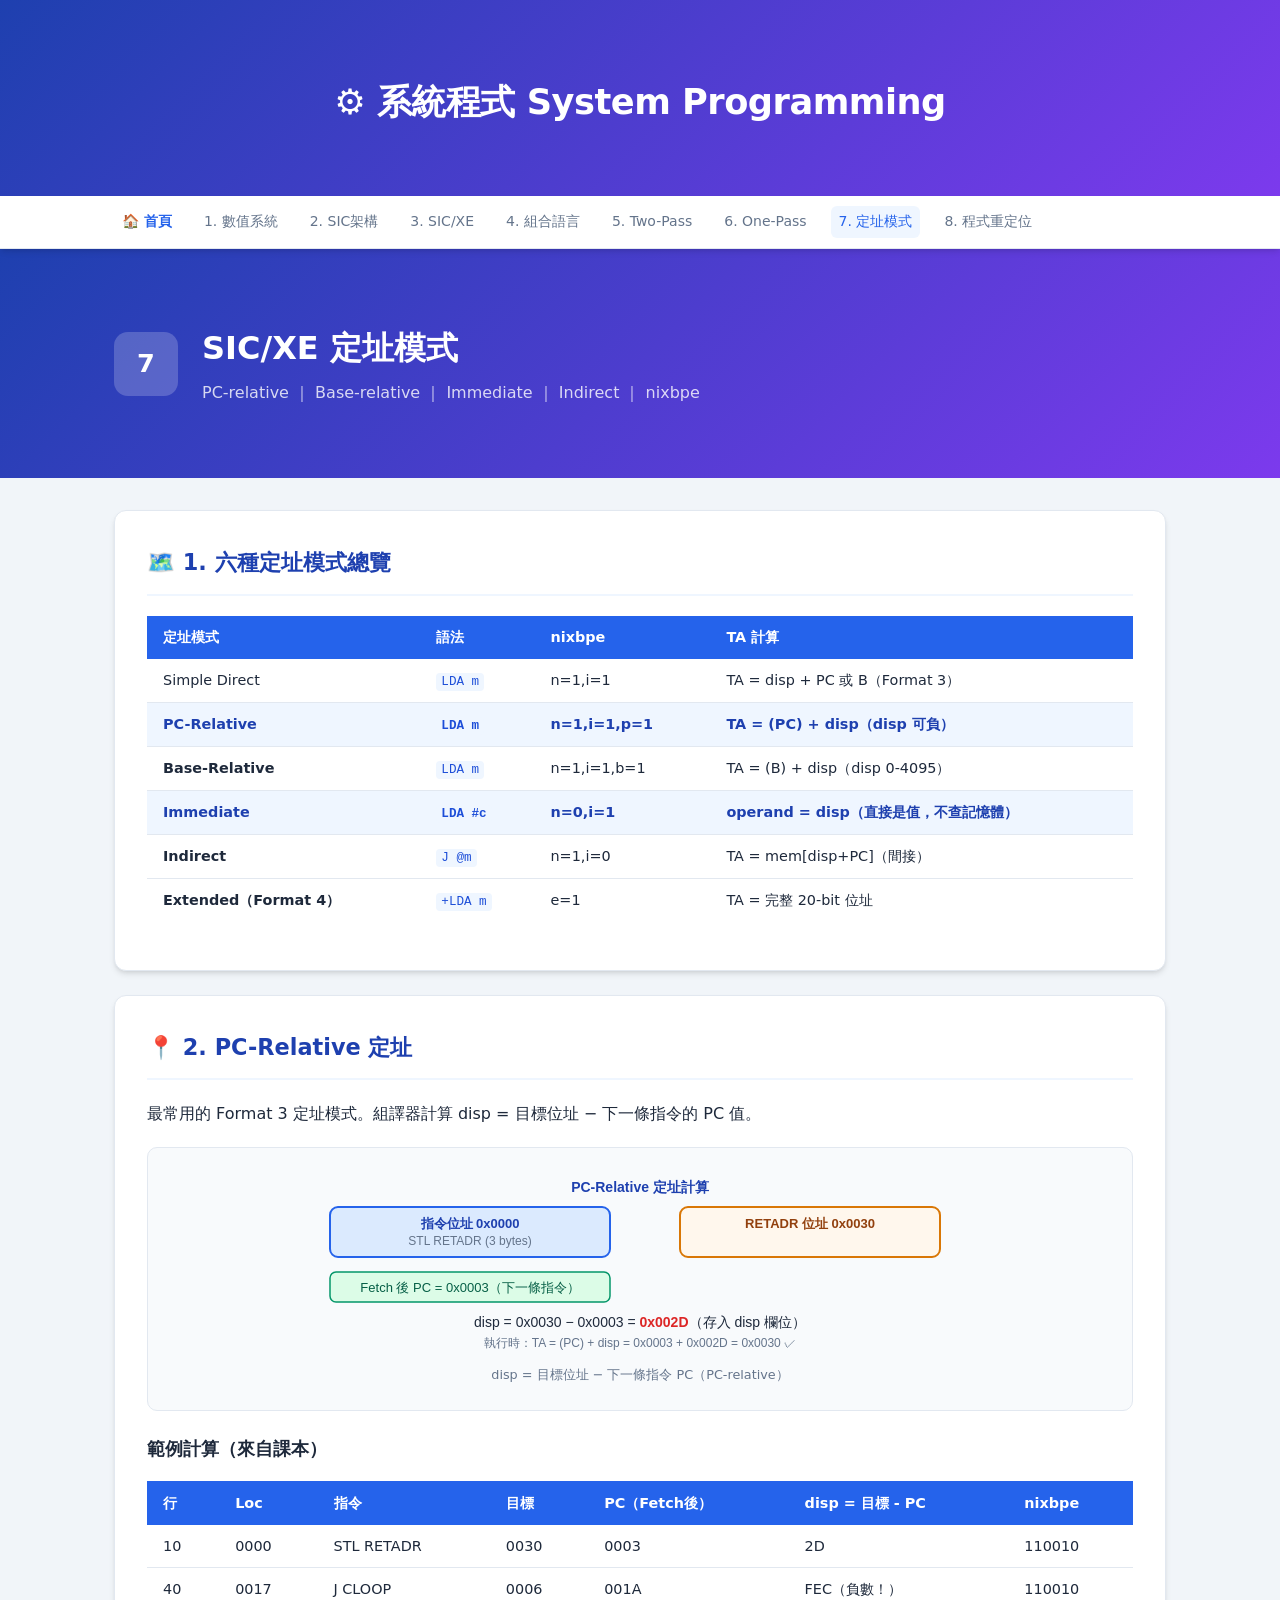
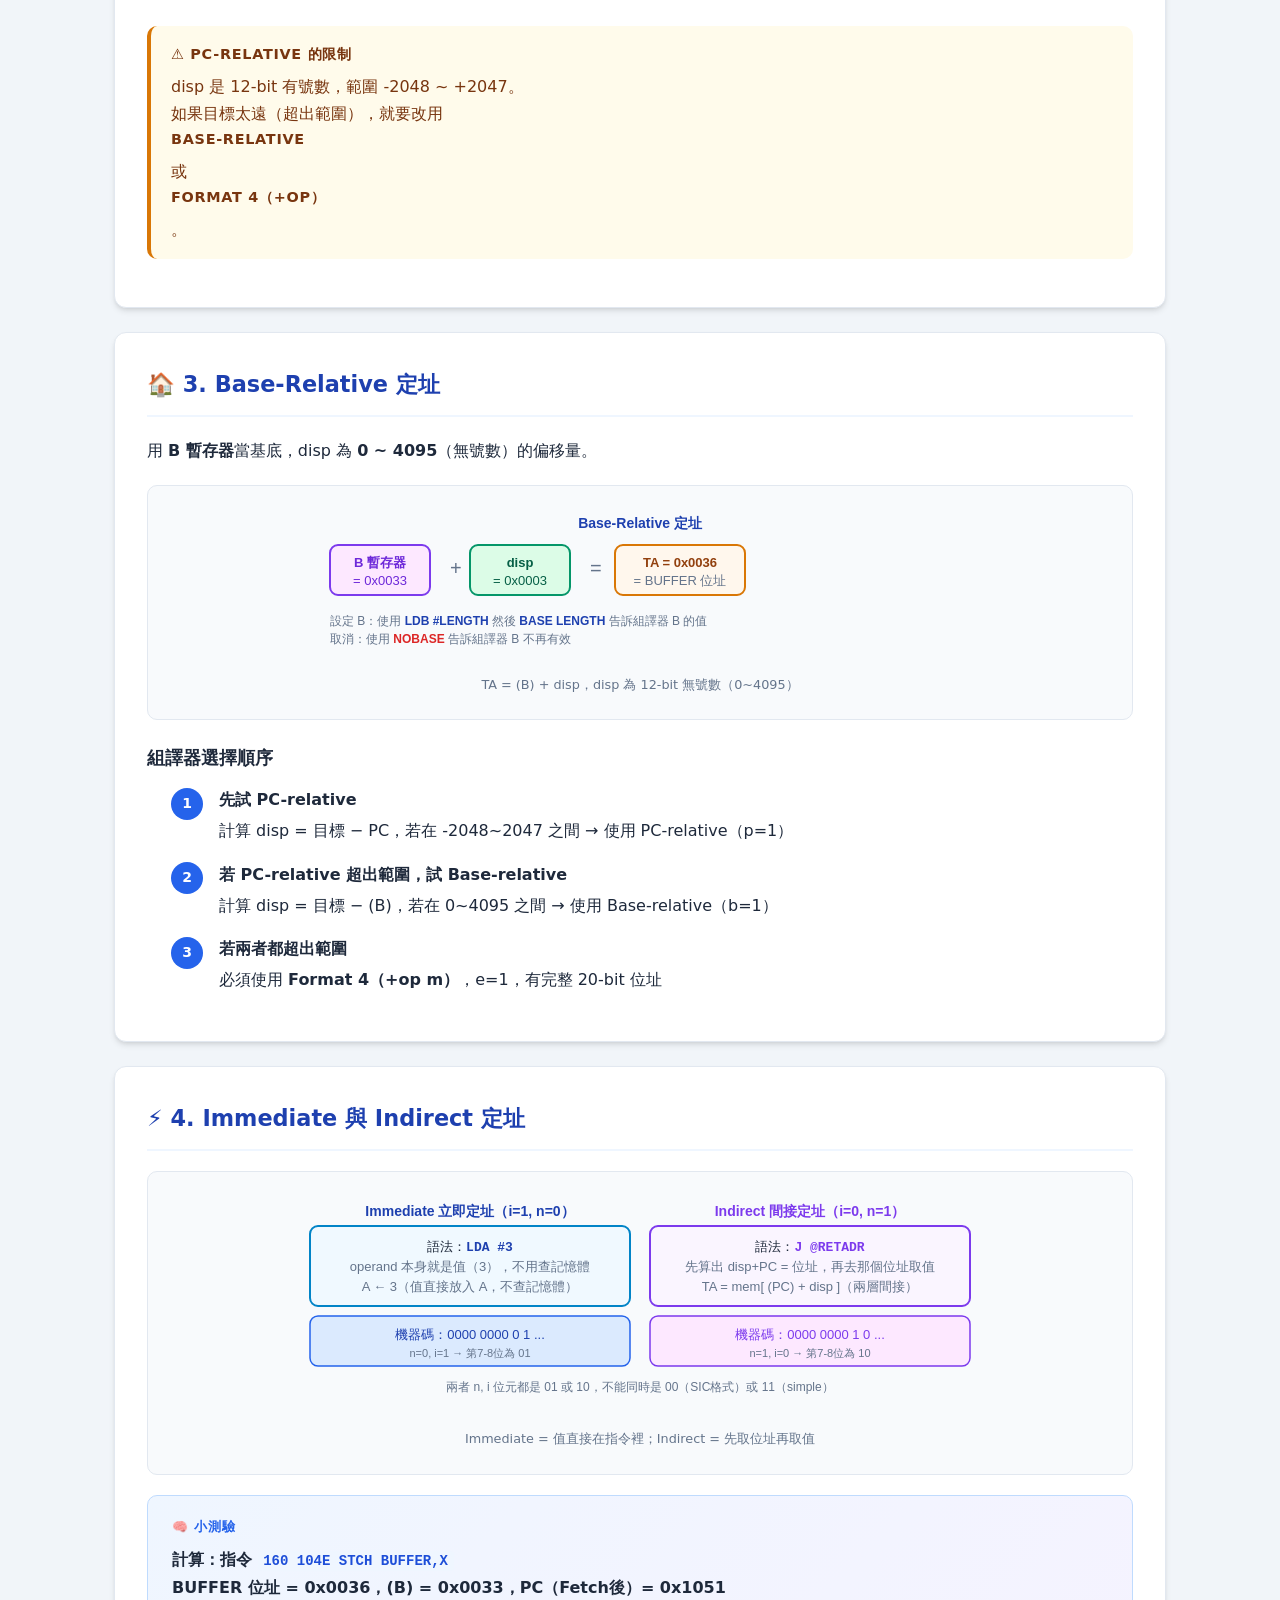
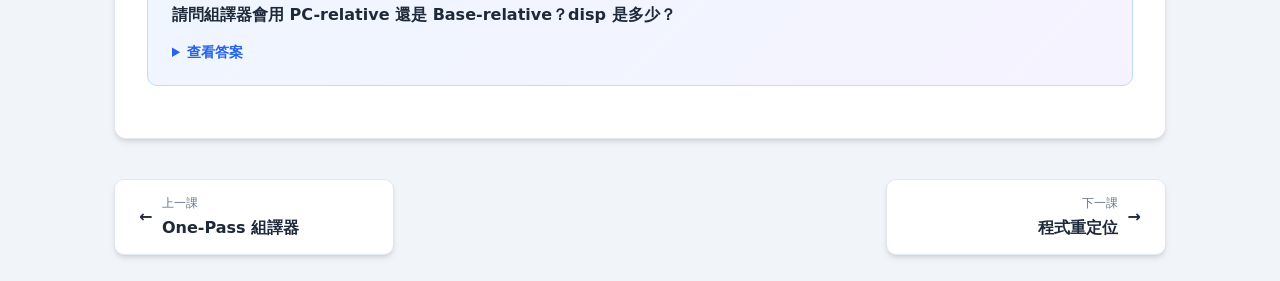
==== lesson7.html @ bd42a36d "Initial commit: 系統程式教學網站（8課 + SVG圖解） Co-Authored-By: Claude Sonnet 4.6 <noreply@anthropic.com>" ====
<!DOCTYPE html>
<html lang="zh-TW">
<head>
<meta charset="UTF-8">
<meta name="viewport" content="width=device-width, initial-scale=1.0">
<title>第7課：SIC/XE 定址模式 | 系統程式</title>
<link rel="stylesheet" href="style.css">
</head>
<body>
<header class="site-header"><div class="container"><h1>⚙️ 系統程式 System Programming</h1></div></header>
<nav class="lesson-nav"><div class="nav-inner">
  <a href="index.html" class="nav-home">🏠 首頁</a>
  <a href="lesson1.html">1. 數值系統</a><a href="lesson2.html">2. SIC架構</a>
  <a href="lesson3.html">3. SIC/XE</a><a href="lesson4.html">4. 組合語言</a>
  <a href="lesson5.html">5. Two-Pass</a><a href="lesson6.html">6. One-Pass</a>
  <a href="lesson7.html" class="active">7. 定址模式</a><a href="lesson8.html">8. 程式重定位</a>
</div></nav>
<div class="lesson-header"><div class="container">
  <div class="lesson-num">7</div>
  <div><h1>SIC/XE 定址模式</h1><div class="lesson-sub">PC-relative ｜ Base-relative ｜ Immediate ｜ Indirect ｜ nixbpe</div></div>
</div></div>

<div class="container">

<div class="section">
  <h2>🗺️ 1. 六種定址模式總覽</h2>
  <div class="table-wrap"><table>
    <tr><th>定址模式</th><th>語法</th><th>nixbpe</th><th>TA 計算</th></tr>
    <tr><td>Simple Direct</td><td><code>LDA m</code></td><td>n=1,i=1</td><td>TA = disp + PC 或 B（Format 3）</td></tr>
    <tr class="highlight-row"><td><strong>PC-Relative</strong></td><td><code>LDA m</code></td><td>n=1,i=1,p=1</td><td>TA = (PC) + disp（disp 可負）</td></tr>
    <tr><td><strong>Base-Relative</strong></td><td><code>LDA m</code></td><td>n=1,i=1,b=1</td><td>TA = (B) + disp（disp 0-4095）</td></tr>
    <tr class="highlight-row"><td><strong>Immediate</strong></td><td><code>LDA #c</code></td><td>n=0,i=1</td><td>operand = disp（直接是值，不查記憶體）</td></tr>
    <tr><td><strong>Indirect</strong></td><td><code>J @m</code></td><td>n=1,i=0</td><td>TA = mem[disp+PC]（間接）</td></tr>
    <tr><td><strong>Extended（Format 4）</strong></td><td><code>+LDA m</code></td><td>e=1</td><td>TA = 完整 20-bit 位址</td></tr>
  </table></div>
</div>

<!-- PC-Relative -->
<div class="section">
  <h2>📍 2. PC-Relative 定址</h2>
  <p>最常用的 Format 3 定址模式。組譯器計算 disp = 目標位址 − 下一條指令的 PC 值。</p>

  <div class="diagram">
    <svg viewBox="0 0 660 180" width="660" height="180" font-family="sans-serif" font-size="13">
      <text x="330" y="20" text-anchor="middle" font-weight="bold" font-size="14" fill="#1e40af">PC-Relative 定址計算</text>
      <!-- Instruction -->
      <rect x="20" y="35" width="280" height="50" rx="8" fill="#dbeafe" stroke="#2563eb" stroke-width="2"/>
      <text x="160" y="56" text-anchor="middle" fill="#1e40af" font-weight="bold">指令位址 0x0000</text>
      <text x="160" y="73" text-anchor="middle" fill="#64748b" font-size="12">STL RETADR  (3 bytes)</text>
      <!-- PC arrow -->
      <rect x="20" y="100" width="280" height="30" rx="6" fill="#dcfce7" stroke="#059669" stroke-width="1.5"/>
      <text x="160" y="120" text-anchor="middle" fill="#065f46">Fetch 後 PC = 0x0003（下一條指令）</text>
      <!-- Target -->
      <rect x="370" y="35" width="260" height="50" rx="8" fill="#fff7ed" stroke="#d97706" stroke-width="2"/>
      <text x="500" y="56" text-anchor="middle" fill="#92400e" font-weight="bold">RETADR 位址 0x0030</text>
      <!-- Equation -->
      <text x="330" y="155" text-anchor="middle" fill="#1e293b" font-size="14">
        disp = 0x0030 − 0x0003 = <tspan font-weight="bold" fill="#dc2626">0x002D</tspan>（存入 disp 欄位）
      </text>
      <text x="330" y="175" text-anchor="middle" fill="#64748b" font-size="12">
        執行時：TA = (PC) + disp = 0x0003 + 0x002D = 0x0030 ✓
      </text>
    </svg>
    <div class="caption">disp = 目標位址 − 下一條指令 PC（PC-relative）</div>
  </div>

  <h3>範例計算（來自課本）</h3>
  <div class="table-wrap"><table>
    <tr><th>行</th><th>Loc</th><th>指令</th><th>目標</th><th>PC（Fetch後）</th><th>disp = 目標 - PC</th><th>nixbpe</th></tr>
    <tr><td>10</td><td>0000</td><td>STL RETADR</td><td>0030</td><td>0003</td><td class="highlight-row">2D</td><td>110010</td></tr>
    <tr><td>40</td><td>0017</td><td>J CLOOP</td><td>0006</td><td>001A</td><td class="highlight-row">FEC（負數！）</td><td>110010</td></tr>
  </table></div>

  <div class="box box-warning">
    <strong>⚠️ PC-Relative 的限制</strong>
    disp 是 12-bit 有號數，範圍 -2048 ~ +2047。<br>
    如果目標太遠（超出範圍），就要改用 <strong>Base-Relative</strong> 或 <strong>Format 4（+op）</strong>。
  </div>
</div>

<!-- Base-Relative -->
<div class="section">
  <h2>🏠 3. Base-Relative 定址</h2>
  <p>用 <strong>B 暫存器</strong>當基底，disp 為 <strong>0 ~ 4095</strong>（無號數）的偏移量。</p>

  <div class="diagram">
    <svg viewBox="0 0 660 152" width="660" height="152" font-family="sans-serif" font-size="13">
      <text x="330" y="18" text-anchor="middle" font-weight="bold" font-size="14" fill="#1e40af">Base-Relative 定址</text>
      <!-- B register -->
      <rect x="20" y="35" width="100" height="50" rx="8" fill="#fde8ff" stroke="#7c3aed" stroke-width="2"/>
      <text x="70" y="57" text-anchor="middle" fill="#6d28d9" font-weight="bold">B 暫存器</text>
      <text x="70" y="75" text-anchor="middle" fill="#6d28d9">= 0x0033</text>
      <!-- Plus -->
      <text x="140" y="65" font-size="20" fill="#64748b">+</text>
      <!-- Disp -->
      <rect x="160" y="35" width="100" height="50" rx="8" fill="#dcfce7" stroke="#059669" stroke-width="2"/>
      <text x="210" y="57" text-anchor="middle" fill="#065f46" font-weight="bold">disp</text>
      <text x="210" y="75" text-anchor="middle" fill="#065f46">= 0x0003</text>
      <!-- Equals -->
      <text x="280" y="65" font-size="20" fill="#64748b">=</text>
      <!-- TA -->
      <rect x="305" y="35" width="130" height="50" rx="8" fill="#fff7ed" stroke="#d97706" stroke-width="2"/>
      <text x="370" y="57" text-anchor="middle" fill="#92400e" font-weight="bold">TA = 0x0036</text>
      <text x="370" y="75" text-anchor="middle" fill="#64748b">= BUFFER 位址</text>
      <!-- Directive note -->
      <text x="20" y="115" fill="#64748b" font-size="12">設定 B：使用 <tspan fill="#1e40af" font-weight="bold">LDB #LENGTH</tspan> 然後 <tspan fill="#1e40af" font-weight="bold">BASE LENGTH</tspan> 告訴組譯器 B 的值</text>
      <text x="20" y="133" fill="#64748b" font-size="12">取消：使用 <tspan fill="#dc2626" font-weight="bold">NOBASE</tspan> 告訴組譯器 B 不再有效</text>
    </svg>
    <div class="caption">TA = (B) + disp，disp 為 12-bit 無號數（0~4095）</div>
  </div>

  <h3>組譯器選擇順序</h3>
  <ol class="steps">
    <li><div class="step-num">1</div><div class="step-body"><div class="step-title">先試 PC-relative</div>計算 disp = 目標 − PC，若在 -2048~2047 之間 → 使用 PC-relative（p=1）</div></li>
    <li><div class="step-num">2</div><div class="step-body"><div class="step-title">若 PC-relative 超出範圍，試 Base-relative</div>計算 disp = 目標 − (B)，若在 0~4095 之間 → 使用 Base-relative（b=1）</div></li>
    <li><div class="step-num">3</div><div class="step-body"><div class="step-title">若兩者都超出範圍</div>必須使用 <strong>Format 4（+op m）</strong>，e=1，有完整 20-bit 位址</div></li>
  </ol>
</div>

<!-- Immediate & Indirect -->
<div class="section">
  <h2>⚡ 4. Immediate 與 Indirect 定址</h2>

  <div class="diagram">
    <svg viewBox="0 0 680 220" width="680" height="220" font-family="sans-serif" font-size="13">
      <!-- Immediate -->
      <text x="170" y="20" text-anchor="middle" font-weight="bold" fill="#1e40af" font-size="14">Immediate 立即定址（i=1, n=0）</text>
      <rect x="10" y="30" width="320" height="80" rx="8" fill="#f0f9ff" stroke="#0284c7" stroke-width="2"/>
      <text x="170" y="55" text-anchor="middle" fill="#1e293b">語法：<tspan font-family="monospace" fill="#1e40af" font-weight="bold">LDA #3</tspan></text>
      <text x="170" y="75" text-anchor="middle" fill="#64748b">operand 本身就是值（3），不用查記憶體</text>
      <text x="170" y="95" text-anchor="middle" fill="#64748b">A ← 3（值直接放入 A，不查記憶體）</text>
      <rect x="10" y="120" width="320" height="50" rx="8" fill="#dbeafe" stroke="#2563eb" stroke-width="1.5"/>
      <text x="170" y="143" text-anchor="middle" fill="#1e40af">機器碼：0000 0000 0 1 ...</text>
      <text x="170" y="161" text-anchor="middle" fill="#64748b" font-size="11">n=0, i=1 → 第7-8位為 01</text>

      <!-- Indirect -->
      <text x="510" y="20" text-anchor="middle" font-weight="bold" fill="#7c3aed" font-size="14">Indirect 間接定址（i=0, n=1）</text>
      <rect x="350" y="30" width="320" height="80" rx="8" fill="#faf5ff" stroke="#7c3aed" stroke-width="2"/>
      <text x="510" y="55" text-anchor="middle" fill="#1e293b">語法：<tspan font-family="monospace" fill="#7c3aed" font-weight="bold">J @RETADR</tspan></text>
      <text x="510" y="75" text-anchor="middle" fill="#64748b">先算出 disp+PC = 位址，再去那個位址取值</text>
      <text x="510" y="95" text-anchor="middle" fill="#64748b">TA = mem[ (PC) + disp ]（兩層間接）</text>
      <rect x="350" y="120" width="320" height="50" rx="8" fill="#fde8ff" stroke="#7c3aed" stroke-width="1.5"/>
      <text x="510" y="143" text-anchor="middle" fill="#7c3aed">機器碼：0000 0000 1 0 ...</text>
      <text x="510" y="161" text-anchor="middle" fill="#64748b" font-size="11">n=1, i=0 → 第7-8位為 10</text>

      <!-- Comparison table title -->
      <text x="340" y="195" text-anchor="middle" fill="#64748b" font-size="12">兩者 n, i 位元都是 01 或 10，不能同時是 00（SIC格式）或 11（simple）</text>
    </svg>
    <div class="caption">Immediate = 值直接在指令裡；Indirect = 先取位址再取值</div>
  </div>

  <div class="quiz">
    <div class="quiz-label">🧠 小測驗</div>
    <div class="quiz-q">
      計算：指令 <code>160 104E STCH BUFFER,X</code><br>
      BUFFER 位址 = 0x0036，(B) = 0x0033，PC（Fetch後）= 0x1051<br>
      請問組譯器會用 PC-relative 還是 Base-relative？disp 是多少？
    </div>
    <details><summary>查看答案</summary>
      <div class="answer">
        試 PC-relative：disp = 0x0036 − 0x1051 = 負的大數，超出 -2048 範圍 ❌<br>
        試 Base-relative：disp = 0x0036 − 0x0033 = <strong>3</strong>（在 0~4095 內）✅<br>
        → 使用 <strong>Base-relative</strong>，b=1，disp = 0x003，nixbpe = <strong>110100</strong>（含 x=1 因為有 ,X）
      </div>
    </details>
  </div>
</div>

<div class="lesson-nav-bottom">
  <a href="lesson6.html" class="nav-btn"><span>←</span><div><span class="nav-label">上一課</span>One-Pass 組譯器</div></a>
  <a href="lesson8.html" class="nav-btn next"><span>→</span><div><span class="nav-label">下一課</span>程式重定位</div></a>
</div>
</div>
</body>
</html>
---- style.css ----
:root {
  --primary: #2563eb;
  --primary-dark: #1e40af;
  --secondary: #7c3aed;
  --accent: #06b6d4;
  --success: #059669;
  --warning: #d97706;
  --danger: #dc2626;
  --bg: #f1f5f9;
  --card: #ffffff;
  --text: #1e293b;
  --text-muted: #64748b;
  --border: #e2e8f0;
  --code-bg: #1e293b;
  --code-text: #e2e8f0;
  --radius: 12px;
  --shadow: 0 4px 6px -1px rgba(0,0,0,.1), 0 2px 4px -2px rgba(0,0,0,.1);
  --shadow-lg: 0 10px 15px -3px rgba(0,0,0,.1), 0 4px 6px -4px rgba(0,0,0,.1);
}

* { box-sizing: border-box; margin: 0; padding: 0; }

body {
  font-family: 'Segoe UI', 'Noto Sans TC', system-ui, sans-serif;
  background: var(--bg);
  color: var(--text);
  line-height: 1.7;
  font-size: 16px;
}

a { color: var(--primary); text-decoration: none; }
a:hover { text-decoration: underline; }

/* ── SITE HEADER ─────────────────────────────────────────── */
.site-header {
  background: linear-gradient(135deg, #1e40af 0%, #7c3aed 100%);
  color: white;
  padding: 2.5rem 0 2rem;
  text-align: center;
  box-shadow: var(--shadow-lg);
}
.site-header h1 { font-size: 2.2rem; font-weight: 800; letter-spacing: -0.5px; }
.site-header .subtitle { opacity: .8; margin-top: .4rem; font-size: 1rem; }

/* ── LESSON NAV ──────────────────────────────────────────── */
.lesson-nav {
  background: white;
  border-bottom: 1px solid var(--border);
  position: sticky;
  top: 0;
  z-index: 100;
  box-shadow: var(--shadow);
}
.lesson-nav .nav-inner {
  max-width: 1100px;
  margin: 0 auto;
  padding: 0 1.5rem;
  display: flex;
  align-items: center;
  gap: 1rem;
  height: 52px;
  overflow-x: auto;
  white-space: nowrap;
}
.lesson-nav a {
  color: var(--text-muted);
  font-size: .875rem;
  font-weight: 500;
  padding: .25rem .5rem;
  border-radius: 6px;
  transition: all .2s;
  flex-shrink: 0;
}
.lesson-nav a:hover, .lesson-nav a.active {
  color: var(--primary);
  background: #eff6ff;
  text-decoration: none;
}
.nav-home { font-weight: 700 !important; color: var(--primary) !important; }

/* ── CONTAINER ───────────────────────────────────────────── */
.container { max-width: 1100px; margin: 0 auto; padding: 2rem 1.5rem; }

/* ── INDEX GRID ──────────────────────────────────────────── */
.lessons-grid {
  display: grid;
  grid-template-columns: repeat(auto-fill, minmax(300px, 1fr));
  gap: 1.5rem;
  margin-top: 2rem;
}
.lesson-card {
  background: var(--card);
  border-radius: var(--radius);
  box-shadow: var(--shadow);
  padding: 1.75rem;
  transition: transform .2s, box-shadow .2s;
  border: 1px solid var(--border);
  display: flex;
  flex-direction: column;
}
.lesson-card:hover {
  transform: translateY(-3px);
  box-shadow: var(--shadow-lg);
  text-decoration: none;
}
.lesson-card .card-num {
  width: 44px; height: 44px;
  border-radius: 10px;
  display: flex; align-items: center; justify-content: center;
  font-weight: 800; font-size: 1.1rem; color: white;
  margin-bottom: 1rem;
  flex-shrink: 0;
}
.lesson-card .card-title { font-size: 1.15rem; font-weight: 700; color: var(--text); margin-bottom: .5rem; }
.lesson-card .card-desc { color: var(--text-muted); font-size: .875rem; line-height: 1.6; flex: 1; }
.lesson-card .card-tags { margin-top: 1rem; display: flex; flex-wrap: wrap; gap: .4rem; }
.tag {
  background: #eff6ff; color: var(--primary);
  font-size: .75rem; padding: .2rem .6rem;
  border-radius: 999px; font-weight: 500;
}

/* ── LESSON PAGE ─────────────────────────────────────────── */
.lesson-header {
  background: linear-gradient(135deg, #1e40af 0%, #7c3aed 100%);
  color: white; padding: 2.5rem 0;
}
.lesson-header .container { display: flex; align-items: center; gap: 1.5rem; }
.lesson-header .lesson-num {
  width: 64px; height: 64px;
  background: rgba(255,255,255,.2);
  border-radius: 14px;
  display: flex; align-items: center; justify-content: center;
  font-size: 1.6rem; font-weight: 800;
  flex-shrink: 0;
}
.lesson-header h1 { font-size: 2rem; font-weight: 800; }
.lesson-header .lesson-sub { opacity: .8; margin-top: .25rem; }

/* ── SECTION / CARD ──────────────────────────────────────── */
.section { background: white; border-radius: var(--radius); box-shadow: var(--shadow); padding: 2rem; margin-bottom: 1.5rem; border: 1px solid var(--border); }
.section h2 { font-size: 1.4rem; font-weight: 700; color: var(--primary-dark); margin-bottom: 1.25rem; padding-bottom: .75rem; border-bottom: 2px solid #eff6ff; display: flex; align-items: center; gap: .5rem; }
.section h3 { font-size: 1.1rem; font-weight: 700; color: var(--text); margin: 1.5rem 0 .75rem; }
.section p { margin-bottom: .75rem; }
.section ul, .section ol { padding-left: 1.5rem; margin-bottom: .75rem; }
.section li { margin-bottom: .35rem; }

/* ── TABLE ───────────────────────────────────────────────── */
.table-wrap { overflow-x: auto; margin: 1rem 0; }
table { width: 100%; border-collapse: collapse; font-size: .9rem; }
th { background: var(--primary); color: white; padding: .6rem 1rem; text-align: left; font-weight: 600; }
td { padding: .55rem 1rem; border-bottom: 1px solid var(--border); }
tr:last-child td { border-bottom: none; }
tr:hover td { background: #f8fafc; }
.highlight-row td { background: #eff6ff; font-weight: 600; color: var(--primary-dark); }

/* ── CODE ────────────────────────────────────────────────── */
pre {
  background: var(--code-bg);
  color: var(--code-text);
  padding: 1.25rem 1.5rem;
  border-radius: 10px;
  overflow-x: auto;
  font-family: 'Cascadia Code', 'Fira Code', 'Consolas', monospace;
  font-size: .875rem;
  line-height: 1.6;
  margin: 1rem 0;
}
code {
  font-family: 'Cascadia Code', 'Fira Code', 'Consolas', monospace;
  font-size: .875em;
  background: #eff6ff;
  color: #1d4ed8;
  padding: .15em .4em;
  border-radius: 4px;
}
pre code { background: none; color: inherit; padding: 0; font-size: inherit; }
.kw { color: #93c5fd; }
.cm { color: #6b7280; font-style: italic; }
.str { color: #86efac; }
.num { color: #fbbf24; }
.lbl { color: #f9a8d4; }
.op { color: #a78bfa; }

/* ── INFO BOXES ──────────────────────────────────────────── */
.box { padding: 1rem 1.25rem; border-radius: 10px; margin: 1rem 0; border-left: 4px solid; }
.box-info { background: #eff6ff; border-color: var(--primary); color: #1e3a8a; }
.box-tip { background: #f0fdf4; border-color: var(--success); color: #14532d; }
.box-warning { background: #fffbeb; border-color: var(--warning); color: #78350f; }
.box-danger { background: #fef2f2; border-color: var(--danger); color: #7f1d1d; }
.box strong { display: block; margin-bottom: .4rem; font-size: .9rem; text-transform: uppercase; letter-spacing: .05em; }

/* ── DIAGRAM WRAPPER ─────────────────────────────────────── */
.diagram { background: #f8fafc; border: 1px solid var(--border); border-radius: 10px; padding: 1.5rem; margin: 1.25rem 0; display: flex; flex-direction: column; align-items: center; }
.diagram svg { max-width: 100%; height: auto; }
.diagram .caption { margin-top: .75rem; font-size: .8rem; color: var(--text-muted); text-align: center; }

/* ── STEP LIST ───────────────────────────────────────────── */
.steps { list-style: none; padding: 0; }
.steps li { display: flex; gap: 1rem; margin-bottom: 1rem; align-items: flex-start; }
.steps .step-num {
  width: 32px; height: 32px;
  background: var(--primary); color: white;
  border-radius: 50%; display: flex; align-items: center; justify-content: center;
  font-weight: 700; font-size: .875rem; flex-shrink: 0; margin-top: .1rem;
}
.steps .step-body { flex: 1; }
.steps .step-title { font-weight: 700; margin-bottom: .25rem; }

/* ── QUIZ ────────────────────────────────────────────────── */
.quiz { background: linear-gradient(135deg, #eff6ff, #f5f3ff); border: 1px solid #bfdbfe; border-radius: 10px; padding: 1.25rem 1.5rem; margin: 1.25rem 0; }
.quiz .quiz-label { font-size: .8rem; font-weight: 700; color: var(--primary); text-transform: uppercase; letter-spacing: .06em; margin-bottom: .5rem; }
.quiz .quiz-q { font-weight: 600; font-size: 1rem; margin-bottom: .75rem; }
.quiz details summary { cursor: pointer; color: var(--primary); font-weight: 600; font-size: .9rem; }
.quiz details[open] .answer { margin-top: .75rem; background: white; padding: .75rem 1rem; border-radius: 8px; border: 1px solid var(--border); }

/* ── LESSON NAV BOTTOM ───────────────────────────────────── */
.lesson-nav-bottom { display: flex; justify-content: space-between; margin-top: 2.5rem; gap: 1rem; }
.nav-btn {
  background: white; border: 1px solid var(--border); border-radius: 10px;
  padding: .85rem 1.5rem; display: flex; align-items: center; gap: .6rem;
  color: var(--text); font-weight: 600; transition: all .2s; box-shadow: var(--shadow);
  flex: 1; max-width: 280px;
}
.nav-btn:hover { background: #eff6ff; border-color: var(--primary); color: var(--primary); text-decoration: none; }
.nav-btn.next { margin-left: auto; text-align: right; flex-direction: row-reverse; }
.nav-btn .nav-label { font-size: .75rem; color: var(--text-muted); font-weight: 400; display: block; }
.nav-btn:hover .nav-label { color: var(--primary); }

/* ── RESPONSIVE ──────────────────────────────────────────── */
@media (max-width: 640px) {
  .site-header h1 { font-size: 1.6rem; }
  .lesson-header h1 { font-size: 1.5rem; }
  .lessons-grid { grid-template-columns: 1fr; }
  .lesson-header .container { flex-direction: column; text-align: center; }
  .lesson-nav-bottom { flex-direction: column; }
  .nav-btn.next { margin-left: 0; }
}

/* ── INTRO HERO ──────────────────────────────────────────── */
.hero { background: white; border-radius: var(--radius); box-shadow: var(--shadow); padding: 2rem; margin-bottom: 2rem; border: 1px solid var(--border); display: flex; align-items: center; gap: 2rem; }
.hero-icon { font-size: 4rem; flex-shrink: 0; }
.hero h2 { font-size: 1.5rem; font-weight: 700; color: var(--primary-dark); margin-bottom: .5rem; }
.hero p { color: var(--text-muted); }

.section-title { font-size: 1.1rem; font-weight: 700; color: var(--text-muted); text-transform: uppercase; letter-spacing: .08em; margin-bottom: 1rem; }

/* ── CLASSROOM PRACTICE ──────────────────────────────────── */
.practice-section { border-top: 4px solid #059669; }
.practice-section h2 { color: #065f46; border-bottom-color: #d1fae5; }
.practice-badge {
  background: #059669; color: white;
  font-size: .72rem; font-weight: 700; padding: .2rem .65rem;
  border-radius: 999px; text-transform: uppercase;
  letter-spacing: .05em; margin-left: .5rem; vertical-align: middle;
}
.practice {
  background: #f0fdf4; border: 1px solid #a7f3d0;
  border-radius: 10px; padding: 1.25rem 1.5rem; margin: .85rem 0;
}
.practice .p-num {
  font-size: .78rem; font-weight: 700; color: #059669;
  text-transform: uppercase; letter-spacing: .05em; margin-bottom: .35rem;
}
.practice .p-q { font-weight: 600; margin-bottom: .5rem; line-height: 1.7; }
.practice .p-hint { font-size: .85rem; color: var(--text-muted); margin-bottom: .6rem; font-style: italic; }
.practice details summary {
  cursor: pointer; color: #059669; font-weight: 600;
  font-size: .9rem; user-select: none;
}
.practice details summary:hover { color: #065f46; }
.practice details[open] .answer {
  margin-top: .75rem; background: white;
  padding: .85rem 1.1rem; border-radius: 8px;
  border: 1px solid #a7f3d0; font-size: .9rem; line-height: 1.75;
}
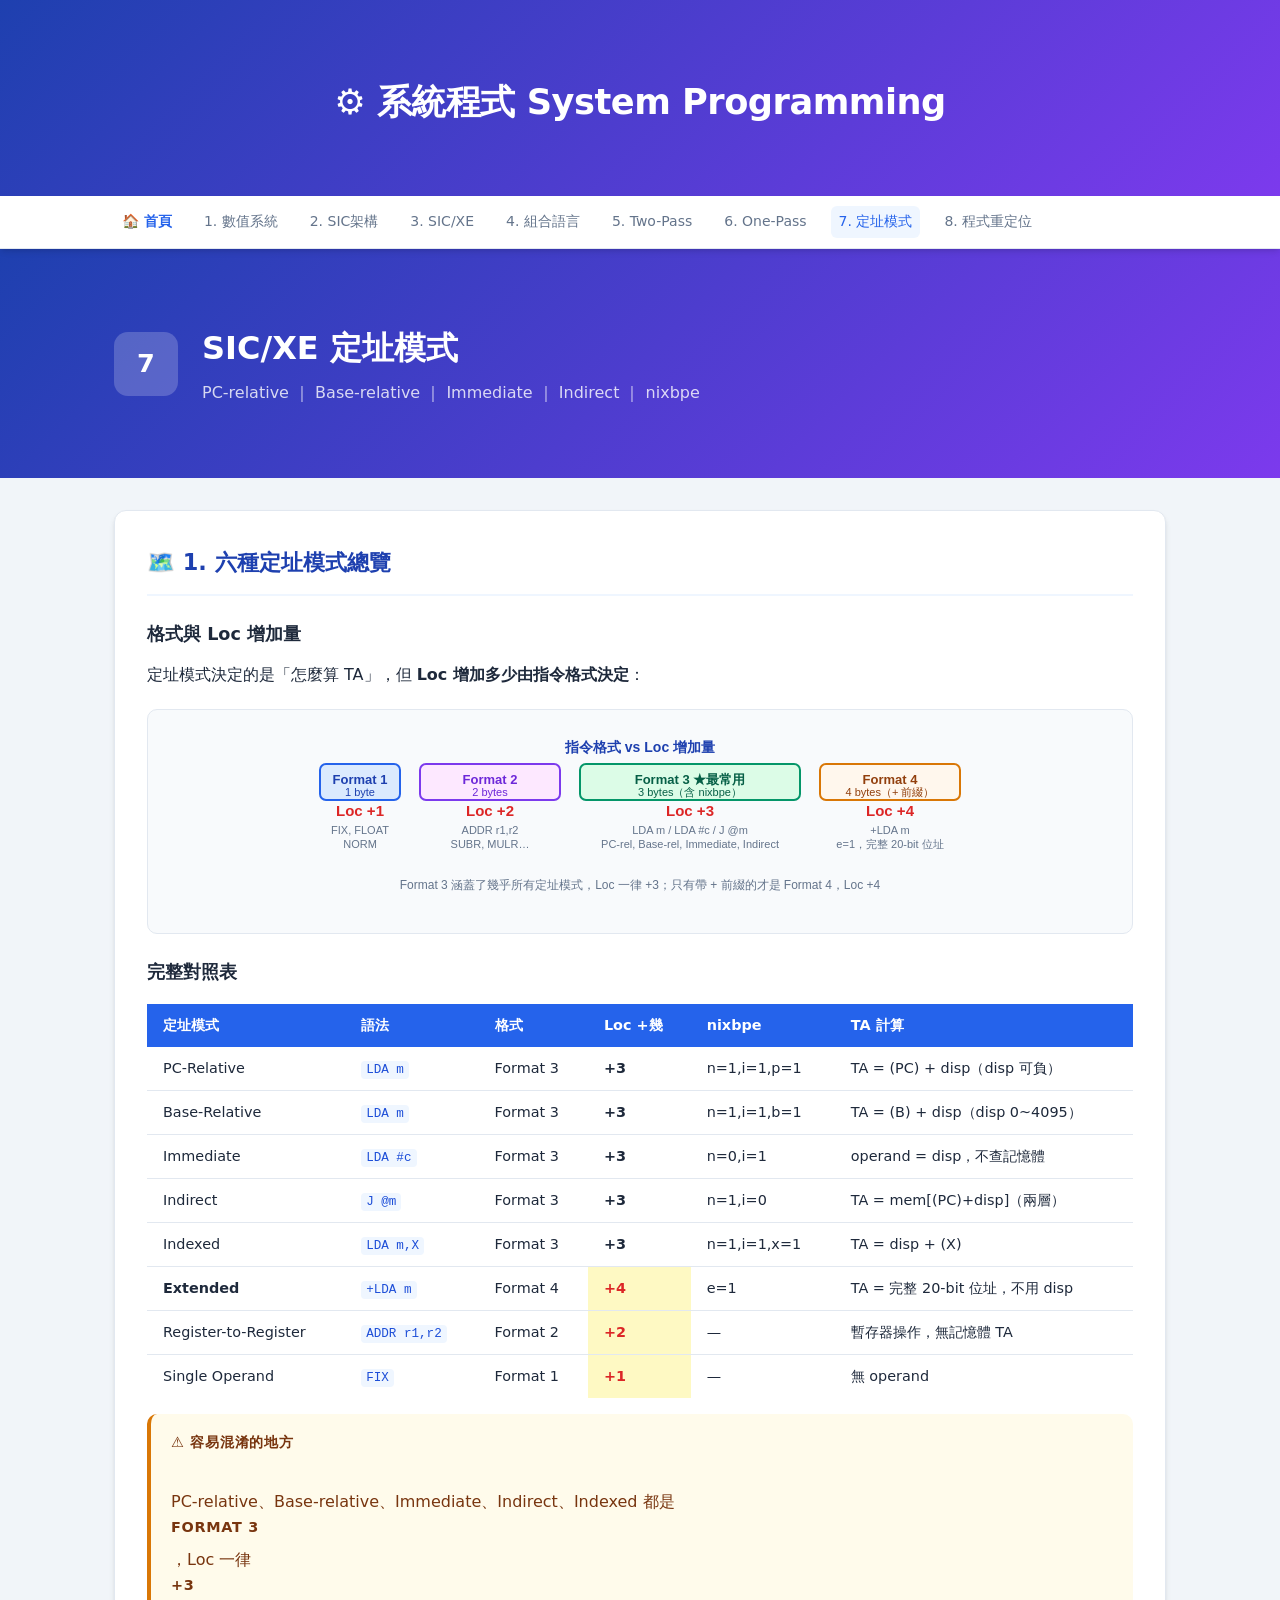
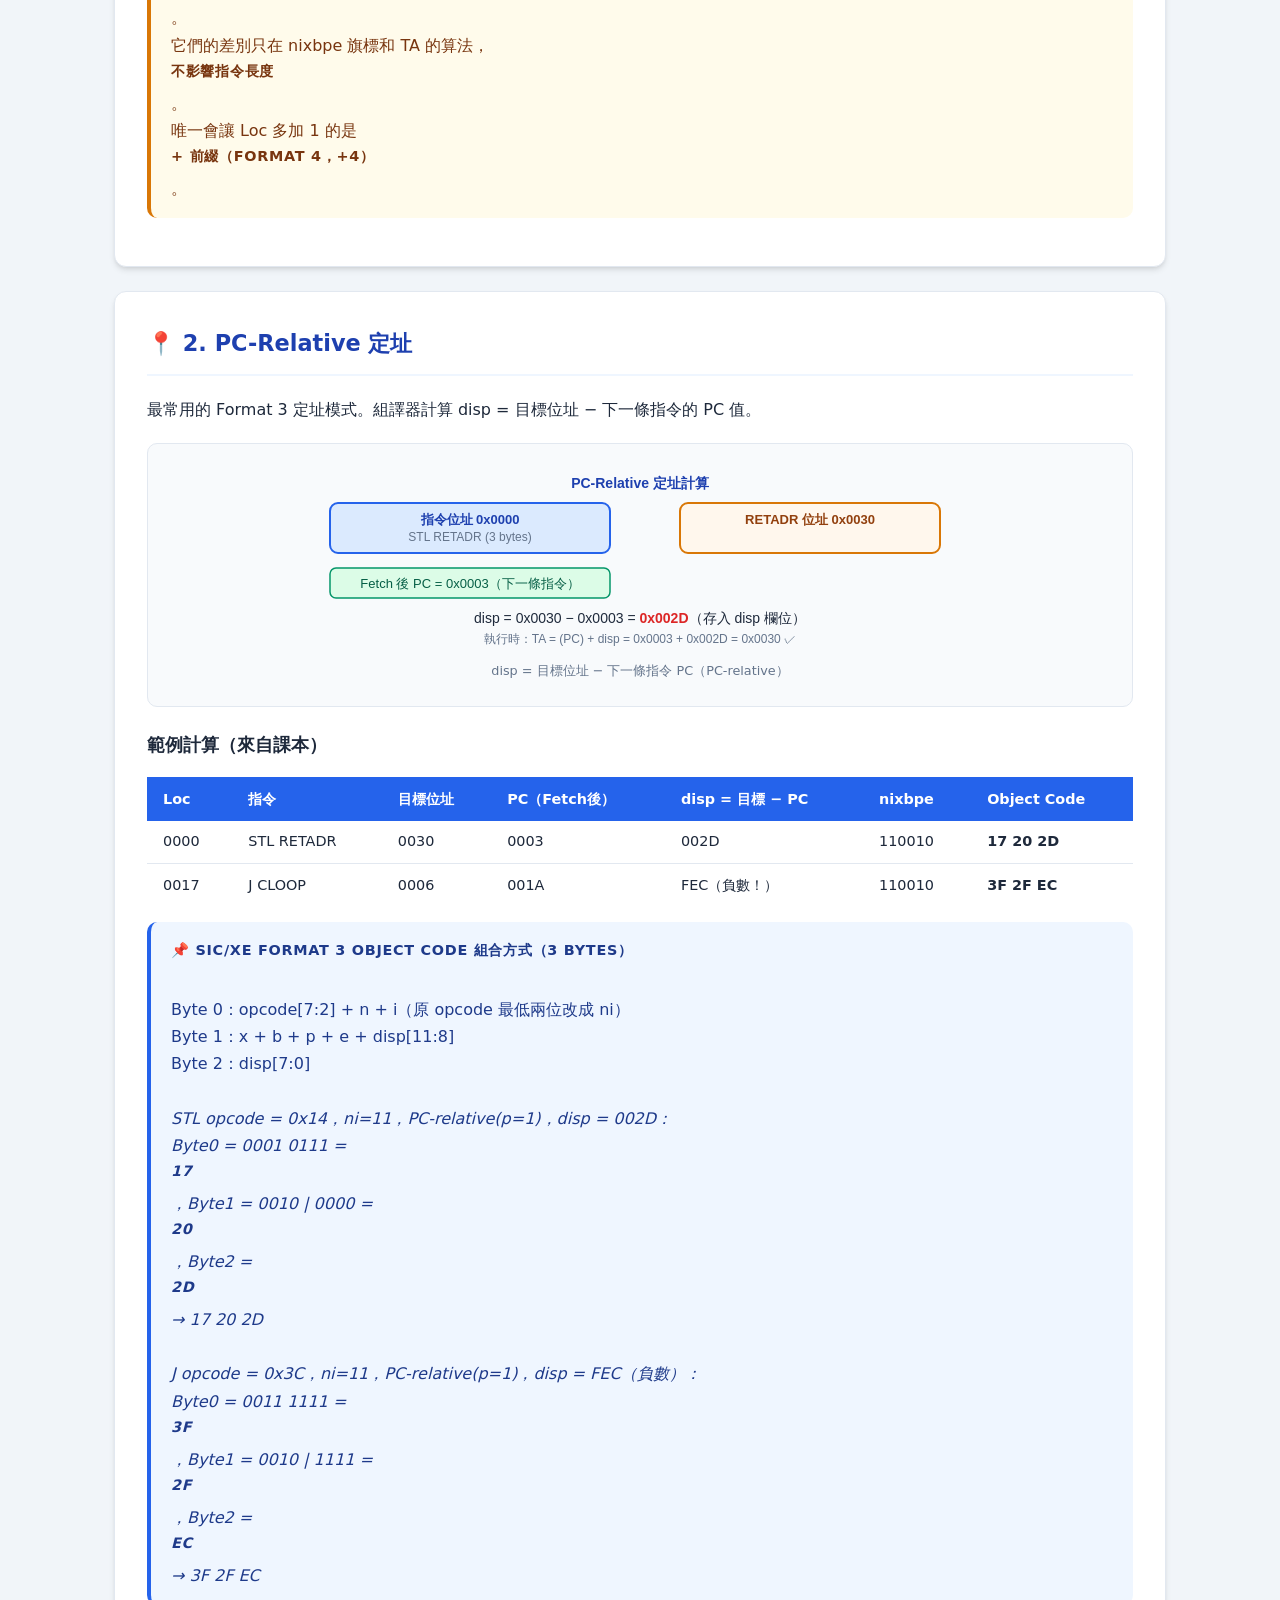
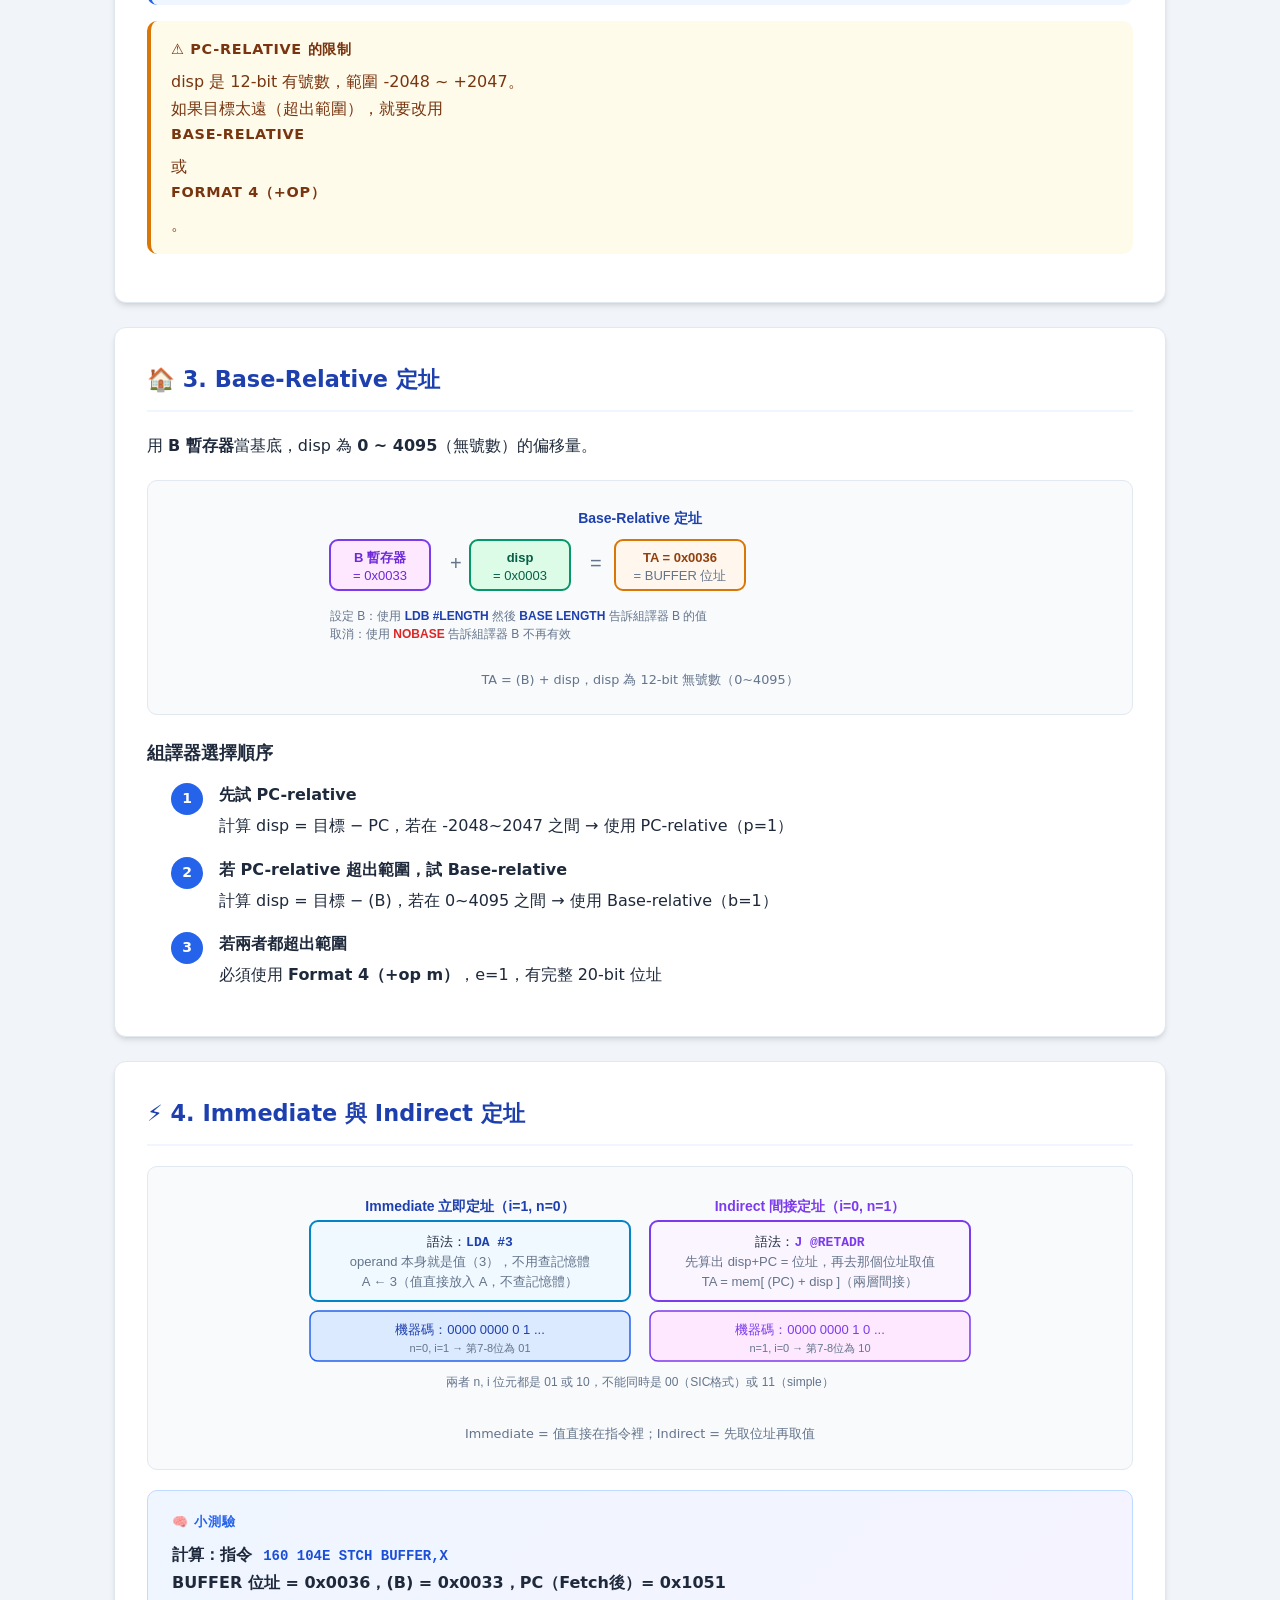
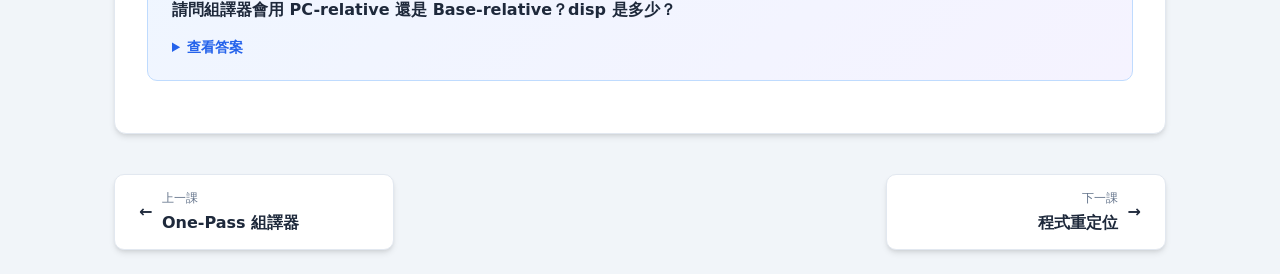
==== commit 4b04e022: "教學段落補充 Loc / Object Code 欄位與定址模式格式對照 - lesson5: LOCCTR 節加 Loc+Object Code 對照表（SUM 程式）及 Pass 1 Loc 增加" ====
--- a/lesson7.html
+++ b/lesson7.html
@@ -24,15 +24,72 @@
 
 <div class="section">
   <h2>🗺️ 1. 六種定址模式總覽</h2>
+
+  <h3>格式與 Loc 增加量</h3>
+  <p>定址模式決定的是「怎麼算 TA」，但 <strong>Loc 增加多少由指令格式決定</strong>：</p>
+
+  <div class="diagram">
+    <svg viewBox="0 0 680 175" width="680" height="175" font-family="sans-serif" font-size="13">
+      <text x="340" y="18" text-anchor="middle" font-weight="bold" font-size="14" fill="#1e40af">指令格式 vs Loc 增加量</text>
+
+      <!-- Format 1 -->
+      <rect x="20"  y="30" width="80"  height="36" rx="6" fill="#dbeafe" stroke="#2563eb" stroke-width="2"/>
+      <text x="60"  y="50" text-anchor="middle" fill="#1e40af" font-weight="bold">Format 1</text>
+      <text x="60"  y="62" text-anchor="middle" fill="#1e40af" font-size="11">1 byte</text>
+      <text x="60"  y="82" text-anchor="middle" fill="#dc2626" font-weight="bold" font-size="15">Loc +1</text>
+      <text x="60" y="100" text-anchor="middle" fill="#64748b" font-size="11">FIX, FLOAT</text>
+      <text x="60" y="114" text-anchor="middle" fill="#64748b" font-size="11">NORM</text>
+
+      <!-- Format 2 -->
+      <rect x="120" y="30" width="140" height="36" rx="6" fill="#fde8ff" stroke="#7c3aed" stroke-width="2"/>
+      <text x="190" y="50" text-anchor="middle" fill="#6d28d9" font-weight="bold">Format 2</text>
+      <text x="190" y="62" text-anchor="middle" fill="#6d28d9" font-size="11">2 bytes</text>
+      <text x="190" y="82" text-anchor="middle" fill="#dc2626" font-weight="bold" font-size="15">Loc +2</text>
+      <text x="190" y="100" text-anchor="middle" fill="#64748b" font-size="11">ADDR r1,r2</text>
+      <text x="190" y="114" text-anchor="middle" fill="#64748b" font-size="11">SUBR, MULR…</text>
+
+      <!-- Format 3 -->
+      <rect x="280" y="30" width="220" height="36" rx="6" fill="#dcfce7" stroke="#059669" stroke-width="2"/>
+      <text x="390" y="50" text-anchor="middle" fill="#065f46" font-weight="bold">Format 3 ★最常用</text>
+      <text x="390" y="62" text-anchor="middle" fill="#065f46" font-size="11">3 bytes（含 nixbpe）</text>
+      <text x="390" y="82" text-anchor="middle" fill="#dc2626" font-weight="bold" font-size="15">Loc +3</text>
+      <text x="390" y="100" text-anchor="middle" fill="#64748b" font-size="11">LDA m / LDA #c / J @m</text>
+      <text x="390" y="114" text-anchor="middle" fill="#64748b" font-size="11">PC-rel, Base-rel, Immediate, Indirect</text>
+
+      <!-- Format 4 -->
+      <rect x="520" y="30" width="140" height="36" rx="6" fill="#fff7ed" stroke="#d97706" stroke-width="2"/>
+      <text x="590" y="50" text-anchor="middle" fill="#92400e" font-weight="bold">Format 4</text>
+      <text x="590" y="62" text-anchor="middle" fill="#92400e" font-size="11">4 bytes（+ 前綴）</text>
+      <text x="590" y="82" text-anchor="middle" fill="#dc2626" font-weight="bold" font-size="15">Loc +4</text>
+      <text x="590" y="100" text-anchor="middle" fill="#64748b" font-size="11">+LDA m</text>
+      <text x="590" y="114" text-anchor="middle" fill="#64748b" font-size="11">e=1，完整 20-bit 位址</text>
+
+      <!-- 底部標注 -->
+      <text x="340" y="155" text-anchor="middle" fill="#64748b" font-size="12">
+        Format 3 涵蓋了幾乎所有定址模式，Loc 一律 +3；只有帶 + 前綴的才是 Format 4，Loc +4
+      </text>
+    </svg>
+  </div>
+
+  <h3>完整對照表</h3>
   <div class="table-wrap"><table>
-    <tr><th>定址模式</th><th>語法</th><th>nixbpe</th><th>TA 計算</th></tr>
-    <tr><td>Simple Direct</td><td><code>LDA m</code></td><td>n=1,i=1</td><td>TA = disp + PC 或 B（Format 3）</td></tr>
-    <tr class="highlight-row"><td><strong>PC-Relative</strong></td><td><code>LDA m</code></td><td>n=1,i=1,p=1</td><td>TA = (PC) + disp（disp 可負）</td></tr>
-    <tr><td><strong>Base-Relative</strong></td><td><code>LDA m</code></td><td>n=1,i=1,b=1</td><td>TA = (B) + disp（disp 0-4095）</td></tr>
-    <tr class="highlight-row"><td><strong>Immediate</strong></td><td><code>LDA #c</code></td><td>n=0,i=1</td><td>operand = disp（直接是值，不查記憶體）</td></tr>
-    <tr><td><strong>Indirect</strong></td><td><code>J @m</code></td><td>n=1,i=0</td><td>TA = mem[disp+PC]（間接）</td></tr>
-    <tr><td><strong>Extended（Format 4）</strong></td><td><code>+LDA m</code></td><td>e=1</td><td>TA = 完整 20-bit 位址</td></tr>
+    <tr><th>定址模式</th><th>語法</th><th>格式</th><th>Loc +幾</th><th>nixbpe</th><th>TA 計算</th></tr>
+    <tr><td>PC-Relative</td><td><code>LDA m</code></td><td>Format 3</td><td class="highlight-row"><strong>+3</strong></td><td>n=1,i=1,p=1</td><td>TA = (PC) + disp（disp 可負）</td></tr>
+    <tr><td>Base-Relative</td><td><code>LDA m</code></td><td>Format 3</td><td class="highlight-row"><strong>+3</strong></td><td>n=1,i=1,b=1</td><td>TA = (B) + disp（disp 0~4095）</td></tr>
+    <tr><td>Immediate</td><td><code>LDA #c</code></td><td>Format 3</td><td class="highlight-row"><strong>+3</strong></td><td>n=0,i=1</td><td>operand = disp，不查記憶體</td></tr>
+    <tr><td>Indirect</td><td><code>J @m</code></td><td>Format 3</td><td class="highlight-row"><strong>+3</strong></td><td>n=1,i=0</td><td>TA = mem[(PC)+disp]（兩層）</td></tr>
+    <tr><td>Indexed</td><td><code>LDA m,X</code></td><td>Format 3</td><td class="highlight-row"><strong>+3</strong></td><td>n=1,i=1,x=1</td><td>TA = disp + (X)</td></tr>
+    <tr><td><strong>Extended</strong></td><td><code>+LDA m</code></td><td>Format 4</td><td style="background:#fef9c3;font-weight:bold;color:#dc2626">+4</td><td>e=1</td><td>TA = 完整 20-bit 位址，不用 disp</td></tr>
+    <tr><td>Register-to-Register</td><td><code>ADDR r1,r2</code></td><td>Format 2</td><td style="background:#fef9c3;font-weight:bold;color:#dc2626">+2</td><td>—</td><td>暫存器操作，無記憶體 TA</td></tr>
+    <tr><td>Single Operand</td><td><code>FIX</code></td><td>Format 1</td><td style="background:#fef9c3;font-weight:bold;color:#dc2626">+1</td><td>—</td><td>無 operand</td></tr>
   </table></div>
+
+  <div class="box box-warning">
+    <strong>⚠️ 容易混淆的地方</strong><br>
+    PC-relative、Base-relative、Immediate、Indirect、Indexed 都是 <strong>Format 3</strong>，Loc 一律 <strong>+3</strong>。<br>
+    它們的差別只在 nixbpe 旗標和 TA 的算法，<strong>不影響指令長度</strong>。<br>
+    唯一會讓 Loc 多加 1 的是 <strong>+ 前綴（Format 4，+4）</strong>。
+  </div>
 </div>
 
 <!-- PC-Relative -->
@@ -66,10 +123,20 @@
 
   <h3>範例計算（來自課本）</h3>
   <div class="table-wrap"><table>
-    <tr><th>行</th><th>Loc</th><th>指令</th><th>目標</th><th>PC（Fetch後）</th><th>disp = 目標 - PC</th><th>nixbpe</th></tr>
-    <tr><td>10</td><td>0000</td><td>STL RETADR</td><td>0030</td><td>0003</td><td class="highlight-row">2D</td><td>110010</td></tr>
-    <tr><td>40</td><td>0017</td><td>J CLOOP</td><td>0006</td><td>001A</td><td class="highlight-row">FEC（負數！）</td><td>110010</td></tr>
+    <tr><th>Loc</th><th>指令</th><th>目標位址</th><th>PC（Fetch後）</th><th>disp = 目標 − PC</th><th>nixbpe</th><th>Object Code</th></tr>
+    <tr><td>0000</td><td>STL RETADR</td><td>0030</td><td>0003</td><td class="highlight-row">002D</td><td>110010</td><td><strong>17 20 2D</strong></td></tr>
+    <tr><td>0017</td><td>J CLOOP</td><td>0006</td><td>001A</td><td class="highlight-row">FEC（負數！）</td><td>110010</td><td><strong>3F 2F EC</strong></td></tr>
   </table></div>
+  <div class="box box-info">
+    <strong>📌 SIC/XE Format 3 Object Code 組合方式（3 bytes）</strong><br>
+    Byte 0：opcode[7:2] + n + i（原 opcode 最低兩位改成 ni）<br>
+    Byte 1：x + b + p + e + disp[11:8]<br>
+    Byte 2：disp[7:0]<br><br>
+    <em>STL opcode = 0x14，ni=11，PC-relative(p=1)，disp = 002D：<br>
+    Byte0 = 0001 0111 = <strong>17</strong>，Byte1 = 0010 | 0000 = <strong>20</strong>，Byte2 = <strong>2D</strong> → 17 20 2D</em><br><br>
+    <em>J opcode = 0x3C，ni=11，PC-relative(p=1)，disp = FEC（負數）：<br>
+    Byte0 = 0011 1111 = <strong>3F</strong>，Byte1 = 0010 | 1111 = <strong>2F</strong>，Byte2 = <strong>EC</strong> → 3F 2F EC</em>
+  </div>
 
   <div class="box box-warning">
     <strong>⚠️ PC-Relative 的限制</strong>
@@ -158,9 +225,14 @@
     </div>
     <details><summary>查看答案</summary>
       <div class="answer">
-        試 PC-relative：disp = 0x0036 − 0x1051 = 負的大數，超出 -2048 範圍 ❌<br>
+        試 PC-relative：disp = 0x0036 − 0x1051 = 負的大數，超出 −2048 範圍 ❌<br>
         試 Base-relative：disp = 0x0036 − 0x0033 = <strong>3</strong>（在 0~4095 內）✅<br>
-        → 使用 <strong>Base-relative</strong>，b=1，disp = 0x003，nixbpe = <strong>110100</strong>（含 x=1 因為有 ,X）
+        → 使用 <strong>Base-relative</strong>，b=1，disp = 0x003，nixbpe = <strong>111100</strong>（n=1,i=1,x=1,b=1,p=0,e=0）<br><br>
+        <strong>Object Code（3 bytes）：</strong><br>
+        STCH opcode = 0x54，ni=11 → Byte0 = 0101 0111 = <strong>57</strong><br>
+        x=1, b=1, p=0, e=0 → Byte1 高 4 bits = 1100；disp[11:8] = 0x0 → Byte1 = <strong>C0</strong><br>
+        Byte2 = disp[7:0] = <strong>03</strong><br>
+        → Object Code = <strong>57 C0 03</strong>
       </div>
     </details>
   </div>
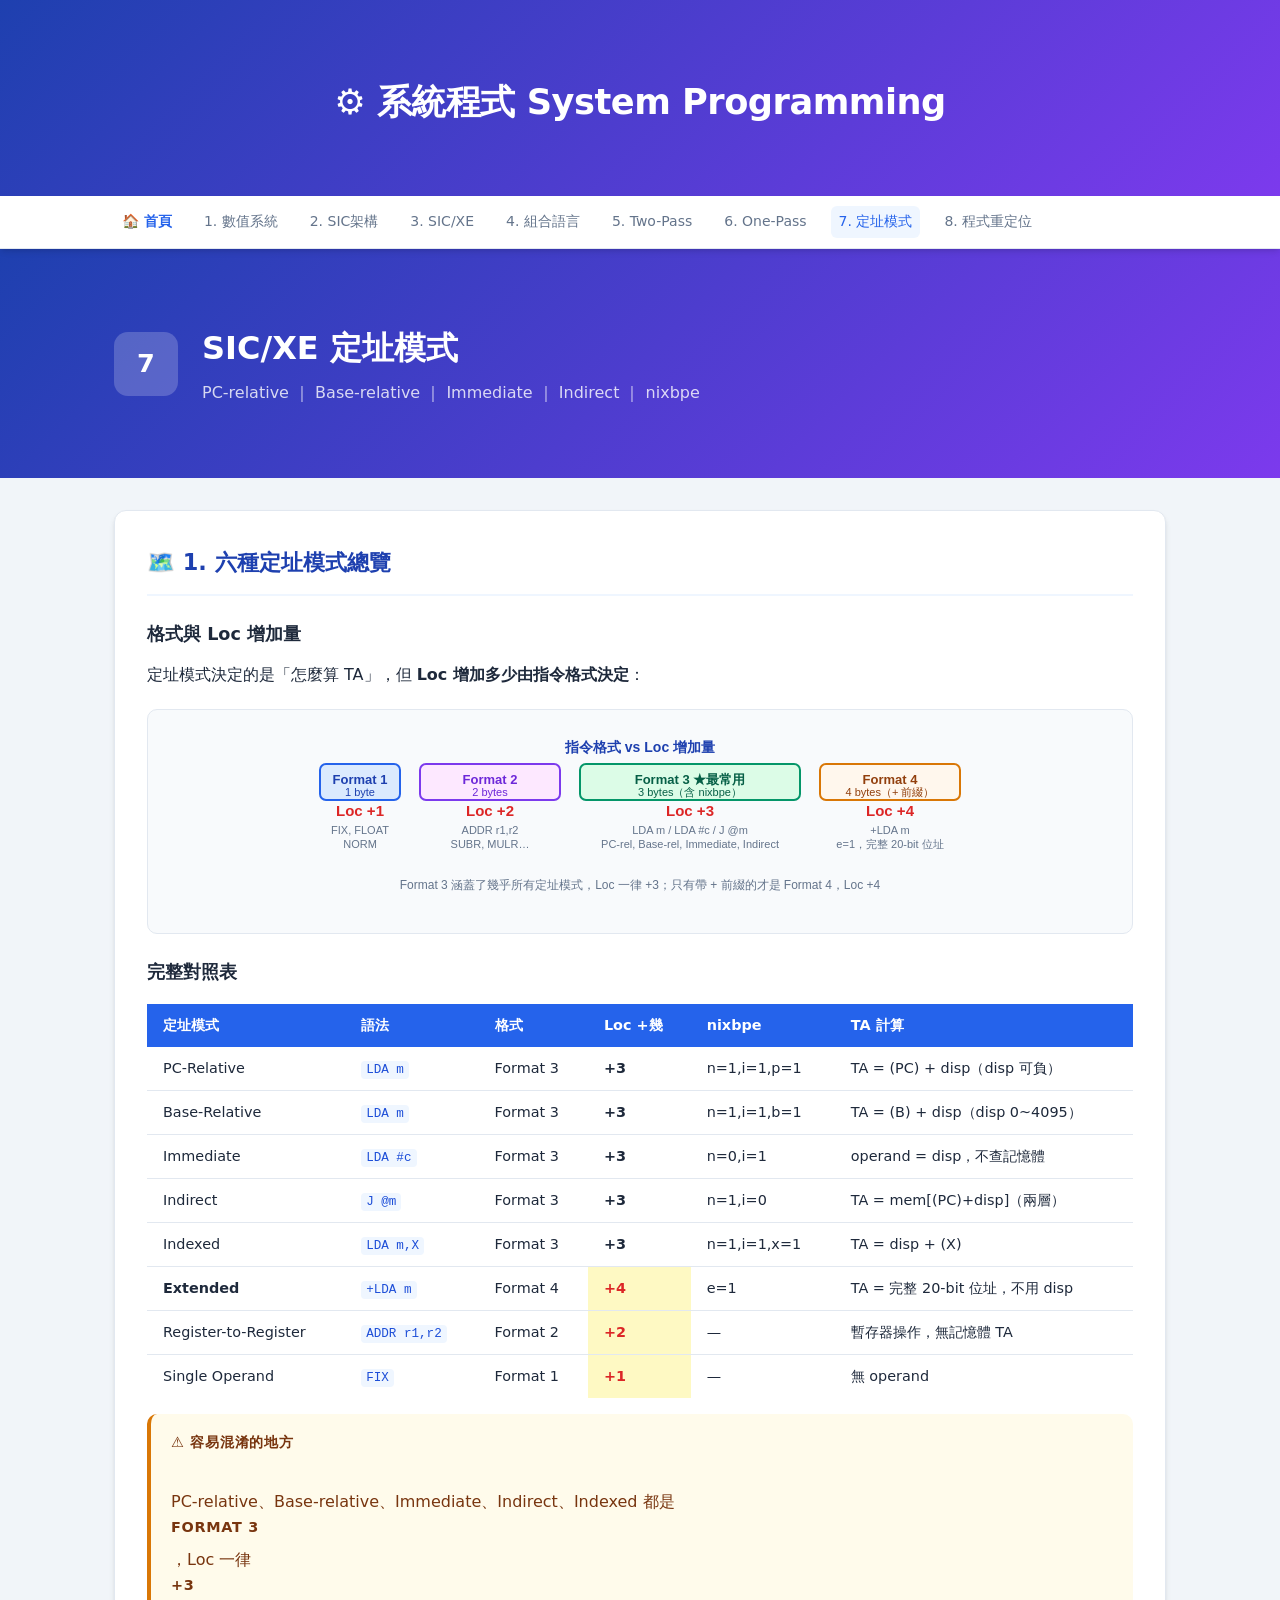
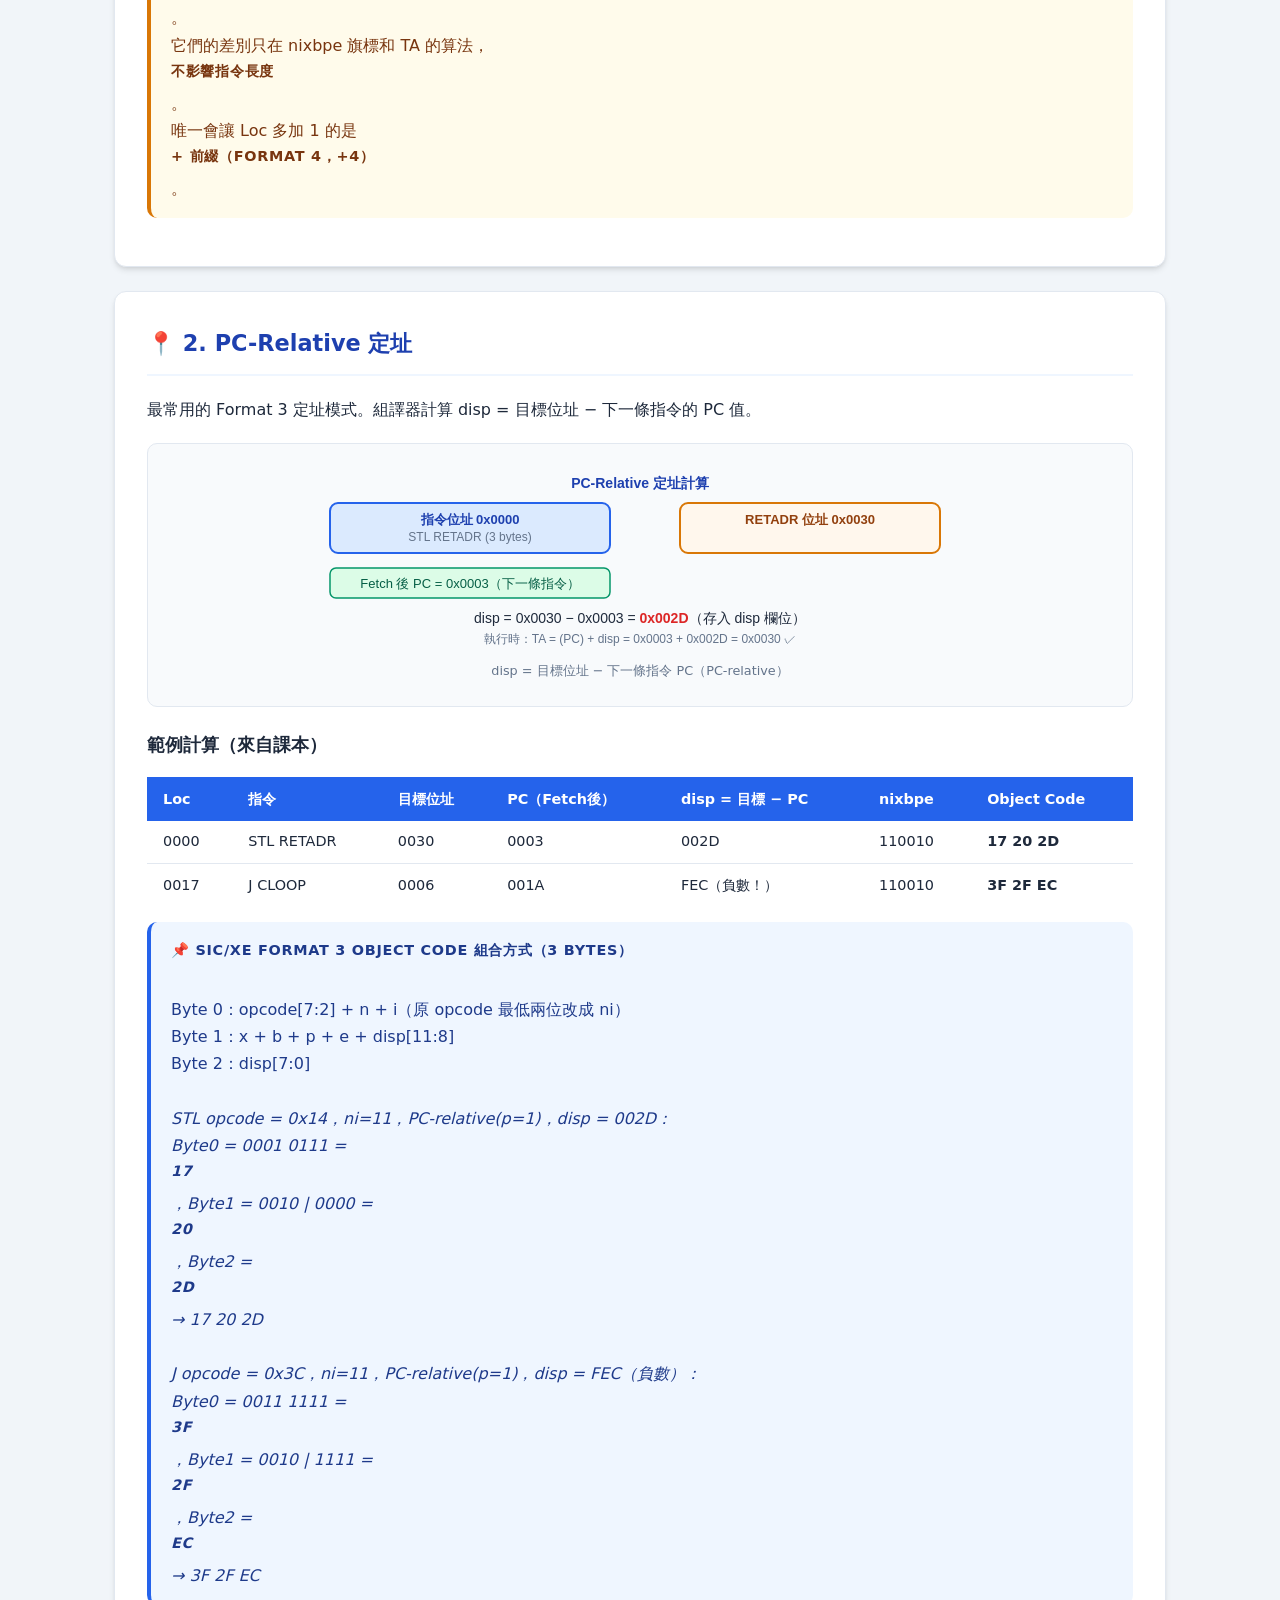
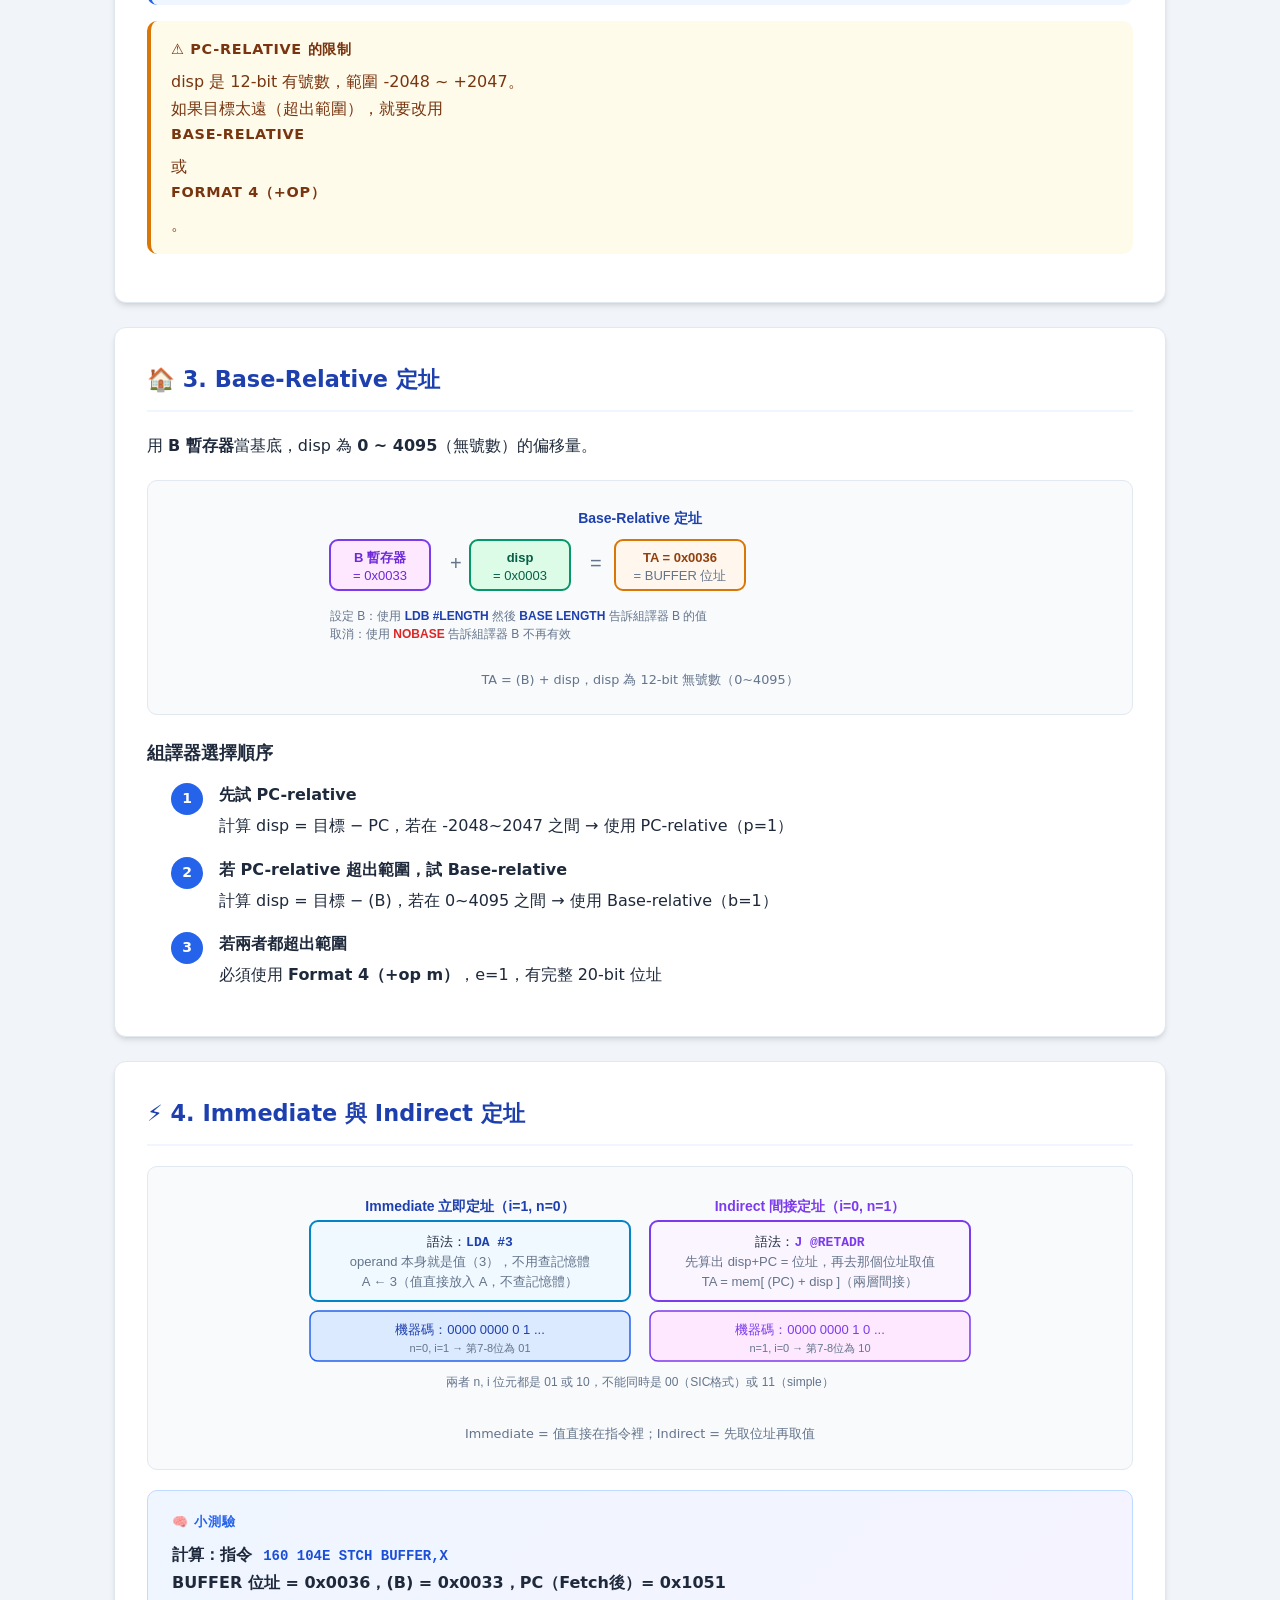
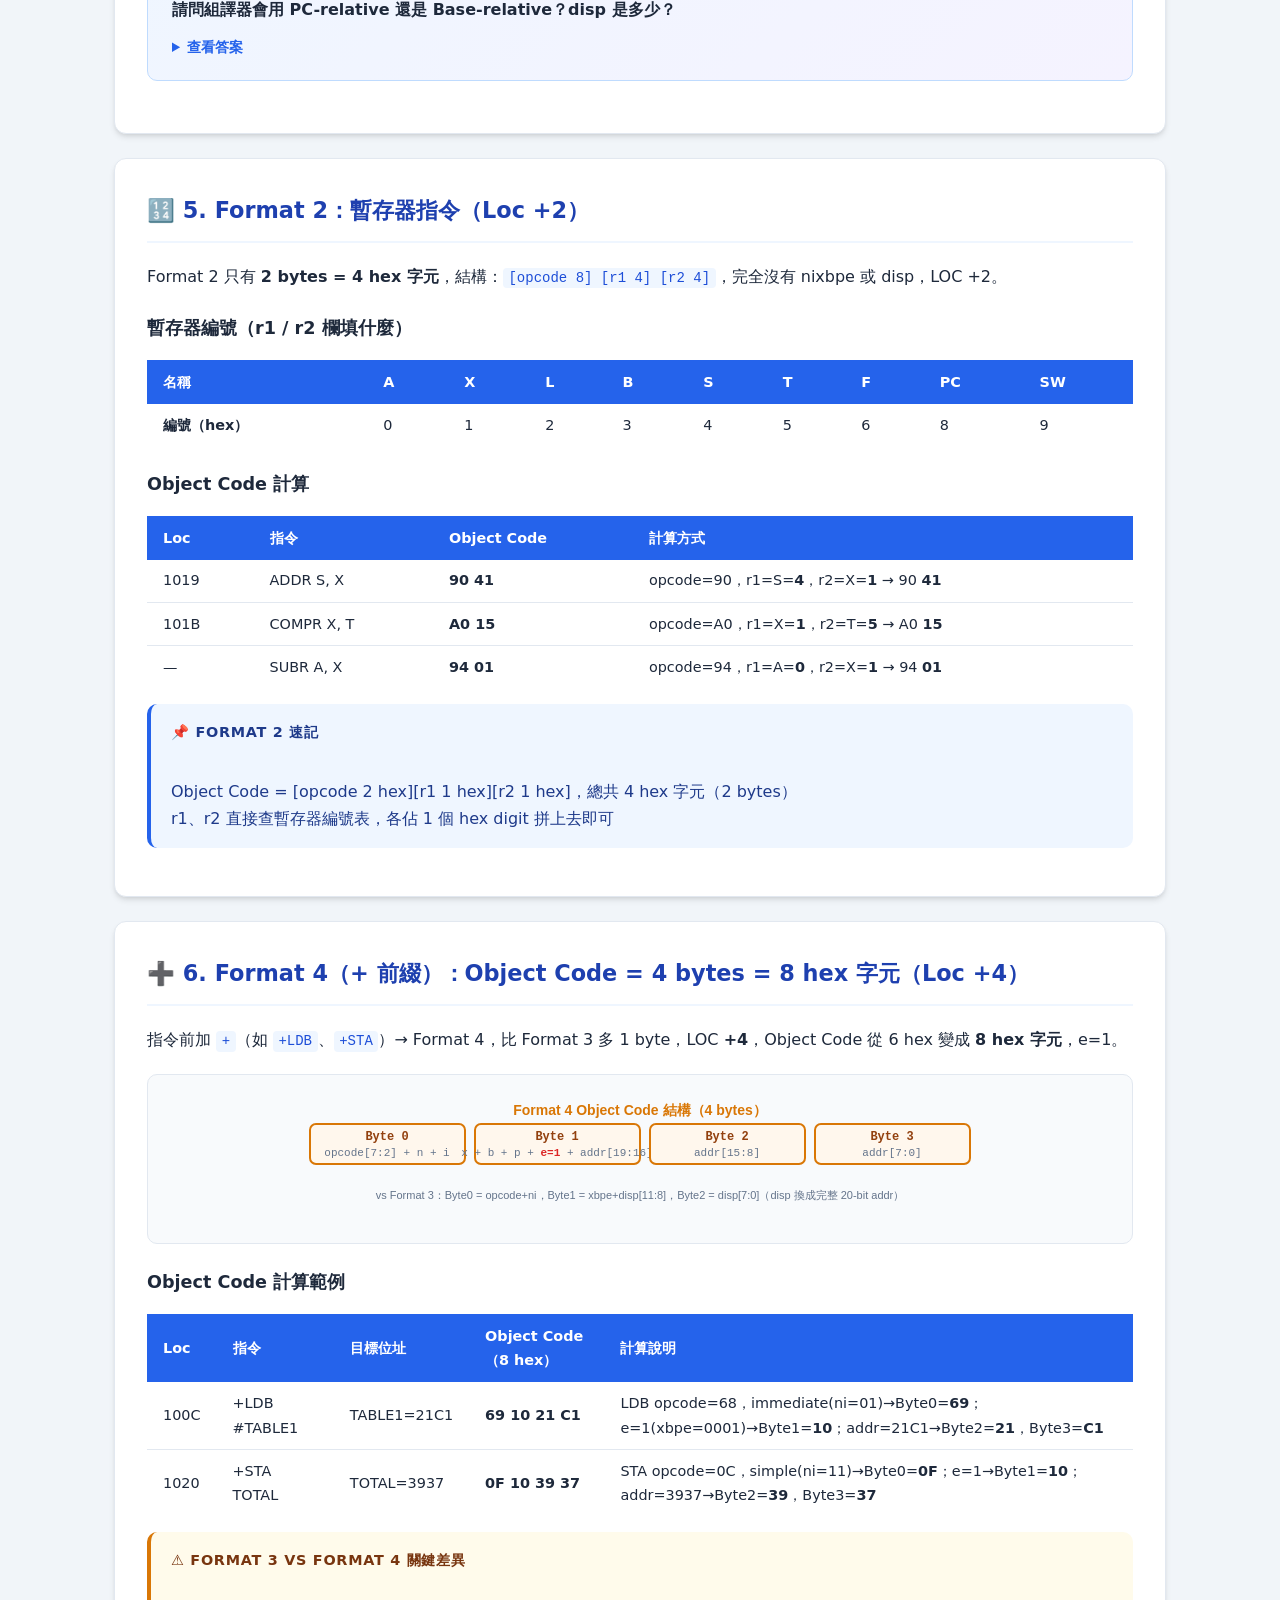
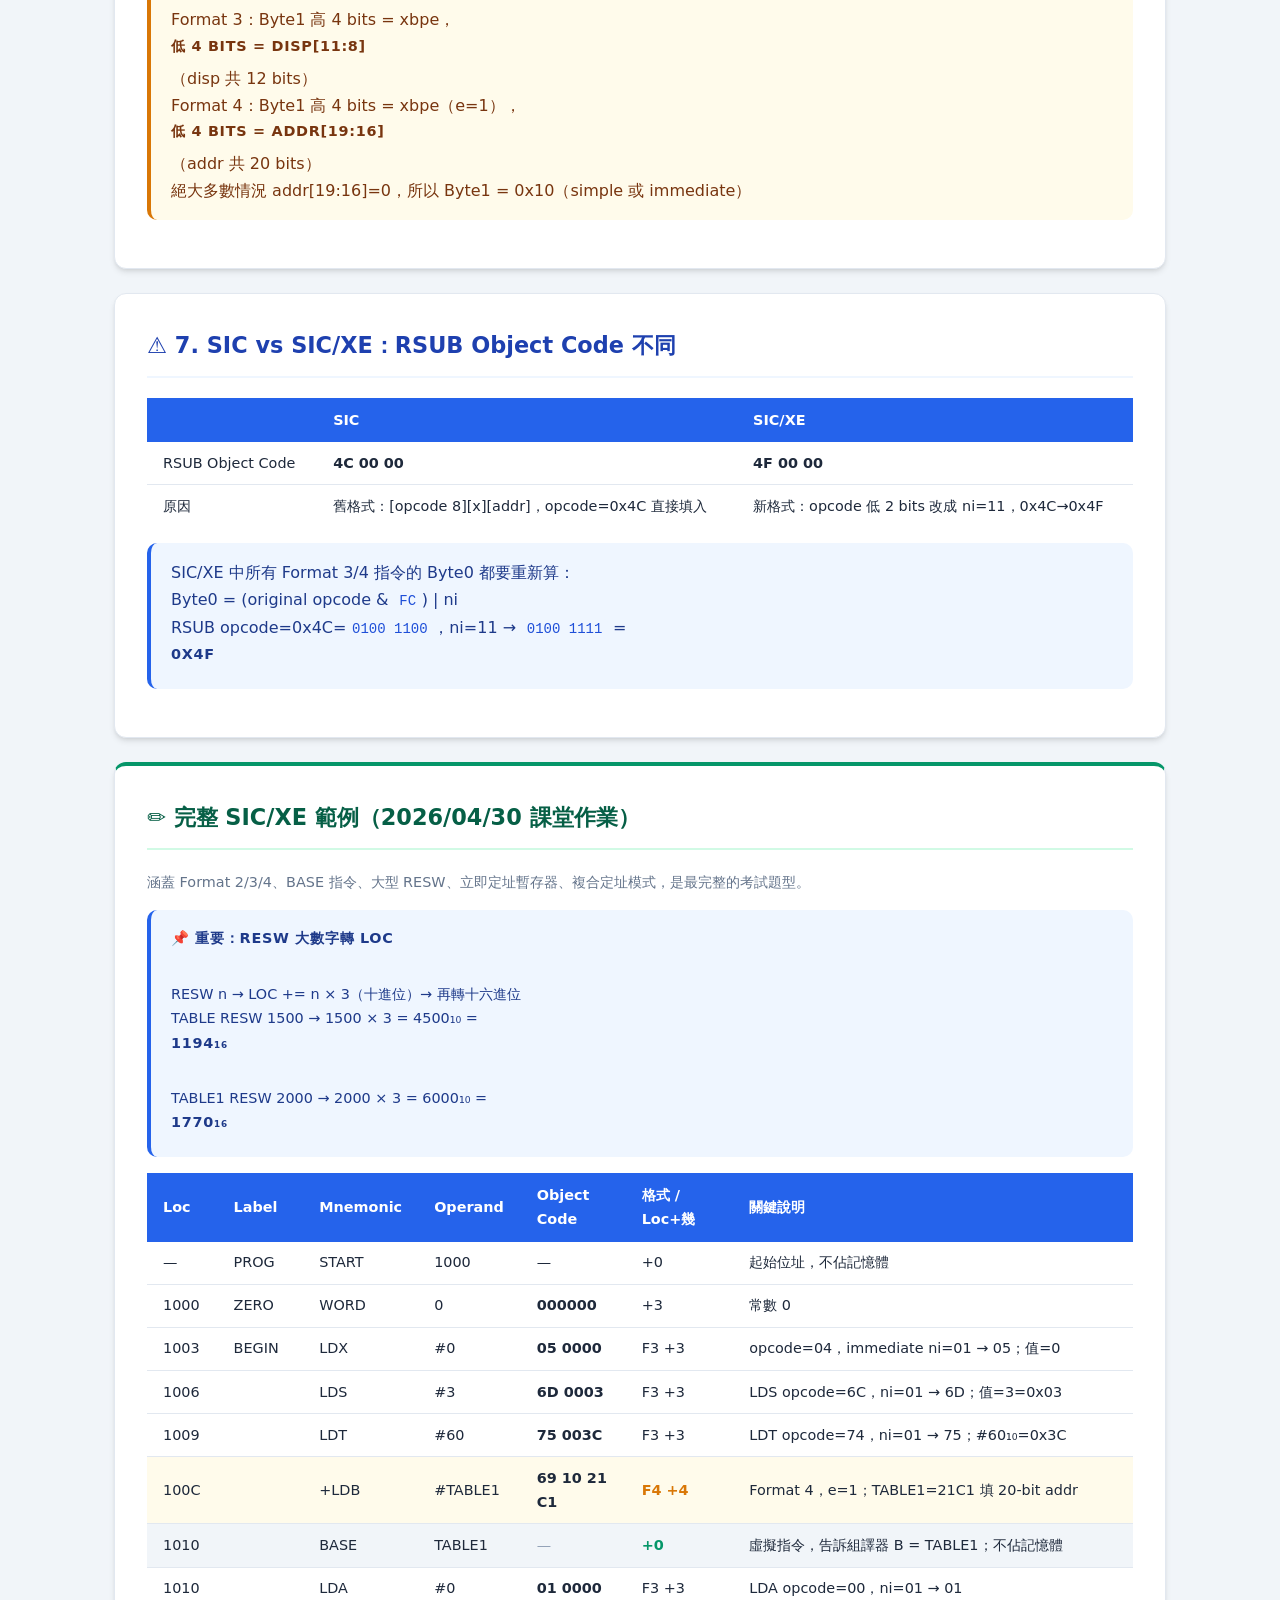
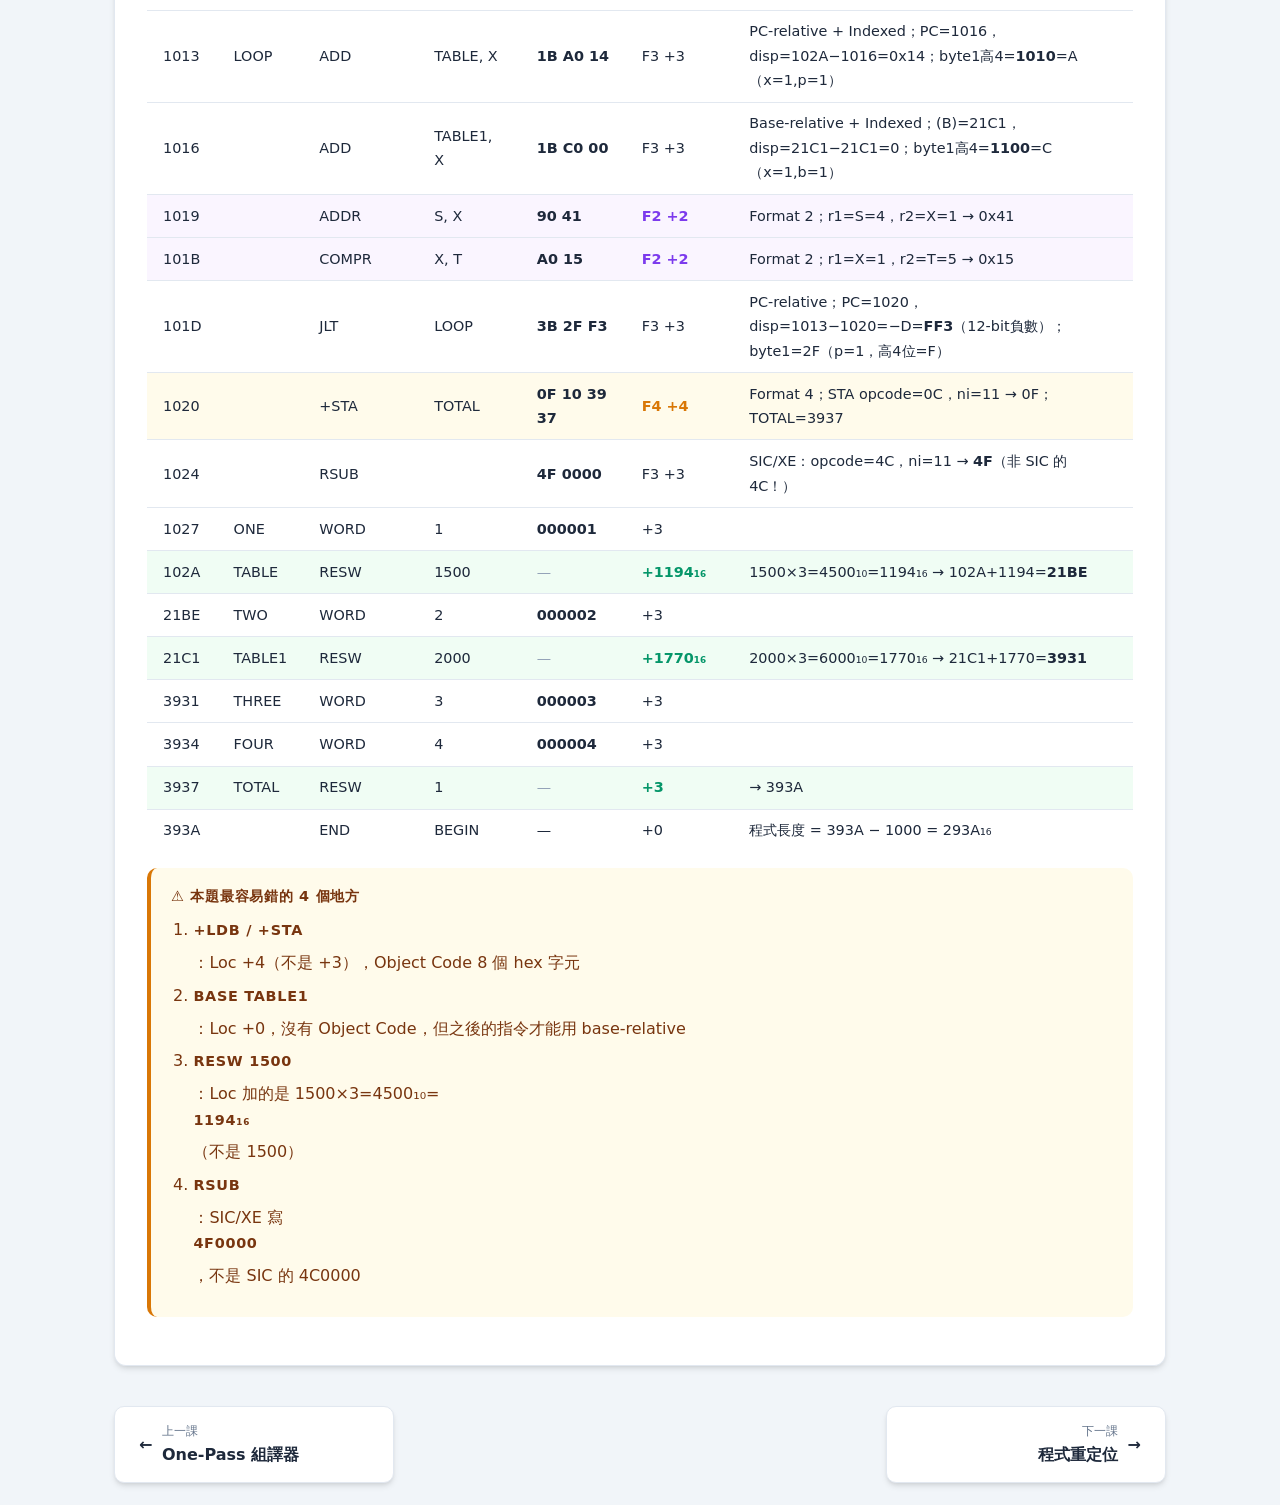
==== commit 30c54808: "補充 SIC/XE 完整課堂作業知識（Format 2/4、BASE、大型RESW） - lesson7: 新增 Format 2 暫存器編號表與 Object Code 計算 - lesson7: " ====
--- a/lesson7.html
+++ b/lesson7.html
@@ -238,6 +238,155 @@
   </div>
 </div>
 
+<!-- Format 2 -->
+<div class="section">
+  <h2>🔢 5. Format 2：暫存器指令（Loc +2）</h2>
+  <p>Format 2 只有 <strong>2 bytes = 4 hex 字元</strong>，結構：<code>[opcode 8] [r1 4] [r2 4]</code>，完全沒有 nixbpe 或 disp，LOC +2。</p>
+
+  <h3>暫存器編號（r1 / r2 欄填什麼）</h3>
+  <div class="table-wrap"><table>
+    <tr><th>名稱</th><th>A</th><th>X</th><th>L</th><th>B</th><th>S</th><th>T</th><th>F</th><th>PC</th><th>SW</th></tr>
+    <tr><td><strong>編號（hex）</strong></td>
+      <td>0</td><td>1</td><td>2</td><td>3</td><td>4</td><td>5</td><td>6</td><td>8</td><td>9</td>
+    </tr>
+  </table></div>
+
+  <h3>Object Code 計算</h3>
+  <div class="table-wrap"><table>
+    <tr><th>Loc</th><th>指令</th><th>Object Code</th><th>計算方式</th></tr>
+    <tr><td>1019</td><td>ADDR S, X</td><td><strong>90 41</strong></td><td>opcode=90，r1=S=<strong>4</strong>，r2=X=<strong>1</strong> → 90 <strong>4</strong><strong>1</strong></td></tr>
+    <tr><td>101B</td><td>COMPR X, T</td><td><strong>A0 15</strong></td><td>opcode=A0，r1=X=<strong>1</strong>，r2=T=<strong>5</strong> → A0 <strong>1</strong><strong>5</strong></td></tr>
+    <tr><td>—</td><td>SUBR A, X</td><td><strong>94 01</strong></td><td>opcode=94，r1=A=<strong>0</strong>，r2=X=<strong>1</strong> → 94 <strong>0</strong><strong>1</strong></td></tr>
+  </table></div>
+
+  <div class="box box-info">
+    <strong>📌 Format 2 速記</strong><br>
+    Object Code = [opcode 2 hex][r1 1 hex][r2 1 hex]，總共 4 hex 字元（2 bytes）<br>
+    r1、r2 直接查暫存器編號表，各佔 1 個 hex digit 拼上去即可
+  </div>
+</div>
+
+<!-- Format 4 -->
+<div class="section">
+  <h2>➕ 6. Format 4（+ 前綴）：Object Code = 4 bytes = 8 hex 字元（Loc +4）</h2>
+  <p>指令前加 <code>+</code>（如 <code>+LDB</code>、<code>+STA</code>）→ Format 4，比 Format 3 多 1 byte，LOC <strong>+4</strong>，Object Code 從 6 hex 變成 <strong>8 hex 字元</strong>，e=1。</p>
+
+  <div class="diagram">
+    <svg viewBox="0 0 680 120" width="680" height="120" font-family="monospace" font-size="12">
+      <text x="340" y="16" text-anchor="middle" font-weight="bold" font-size="14" fill="#d97706" font-family="sans-serif">Format 4 Object Code 結構（4 bytes）</text>
+      <!-- Byte 0 -->
+      <rect x="10"  y="25" width="155" height="40" rx="6" fill="#fff7ed" stroke="#d97706" stroke-width="2"/>
+      <text x="87"  y="41" text-anchor="middle" fill="#92400e" font-weight="bold">Byte 0</text>
+      <text x="87"  y="57" text-anchor="middle" fill="#64748b" font-size="11">opcode[7:2] + n + i</text>
+      <!-- Byte 1 -->
+      <rect x="175" y="25" width="165" height="40" rx="6" fill="#fff7ed" stroke="#d97706" stroke-width="2"/>
+      <text x="257" y="41" text-anchor="middle" fill="#92400e" font-weight="bold">Byte 1</text>
+      <text x="257" y="57" text-anchor="middle" fill="#64748b" font-size="11">x + b + p + <tspan fill="#dc2626" font-weight="bold">e=1</tspan> + addr[19:16]</text>
+      <!-- Byte 2 -->
+      <rect x="350" y="25" width="155" height="40" rx="6" fill="#fff7ed" stroke="#d97706" stroke-width="2"/>
+      <text x="427" y="41" text-anchor="middle" fill="#92400e" font-weight="bold">Byte 2</text>
+      <text x="427" y="57" text-anchor="middle" fill="#64748b" font-size="11">addr[15:8]</text>
+      <!-- Byte 3 -->
+      <rect x="515" y="25" width="155" height="40" rx="6" fill="#fff7ed" stroke="#d97706" stroke-width="2"/>
+      <text x="592" y="41" text-anchor="middle" fill="#92400e" font-weight="bold">Byte 3</text>
+      <text x="592" y="57" text-anchor="middle" fill="#64748b" font-size="11">addr[7:0]</text>
+      <!-- 對比 Format 3 -->
+      <text x="340" y="100" text-anchor="middle" fill="#64748b" font-size="11" font-family="sans-serif">
+        vs Format 3：Byte0 = opcode+ni，Byte1 = xbpe+disp[11:8]，Byte2 = disp[7:0]（disp 換成完整 20-bit addr）
+      </text>
+    </svg>
+  </div>
+
+  <h3>Object Code 計算範例</h3>
+  <div class="table-wrap"><table>
+    <tr><th>Loc</th><th>指令</th><th>目標位址</th><th>Object Code（8 hex）</th><th>計算說明</th></tr>
+    <tr>
+      <td>100C</td><td>+LDB #TABLE1</td><td>TABLE1=21C1</td>
+      <td><strong>69 10 21 C1</strong></td>
+      <td>LDB opcode=68，immediate(ni=01)→Byte0=<strong>69</strong>；e=1(xbpe=0001)→Byte1=<strong>10</strong>；addr=21C1→Byte2=<strong>21</strong>，Byte3=<strong>C1</strong></td>
+    </tr>
+    <tr>
+      <td>1020</td><td>+STA TOTAL</td><td>TOTAL=3937</td>
+      <td><strong>0F 10 39 37</strong></td>
+      <td>STA opcode=0C，simple(ni=11)→Byte0=<strong>0F</strong>；e=1→Byte1=<strong>10</strong>；addr=3937→Byte2=<strong>39</strong>，Byte3=<strong>37</strong></td>
+    </tr>
+  </table></div>
+
+  <div class="box box-warning">
+    <strong>⚠️ Format 3 vs Format 4 關鍵差異</strong><br>
+    Format 3：Byte1 高 4 bits = xbpe，<strong>低 4 bits = disp[11:8]</strong>（disp 共 12 bits）<br>
+    Format 4：Byte1 高 4 bits = xbpe（e=1），<strong>低 4 bits = addr[19:16]</strong>（addr 共 20 bits）<br>
+    絕大多數情況 addr[19:16]=0，所以 Byte1 = 0x10（simple 或 immediate）
+  </div>
+</div>
+
+<!-- SIC vs SIC/XE RSUB -->
+<div class="section">
+  <h2>⚠️ 7. SIC vs SIC/XE：RSUB Object Code 不同</h2>
+  <div class="table-wrap"><table>
+    <tr><th></th><th>SIC</th><th>SIC/XE</th></tr>
+    <tr><td>RSUB Object Code</td><td><strong>4C 00 00</strong></td><td><strong>4F 00 00</strong></td></tr>
+    <tr><td>原因</td><td>舊格式：[opcode 8][x][addr]，opcode=0x4C 直接填入</td><td>新格式：opcode 低 2 bits 改成 ni=11，0x4C→0x4F</td></tr>
+  </table></div>
+  <div class="box box-info">
+    SIC/XE 中所有 Format 3/4 指令的 Byte0 都要重新算：<br>
+    Byte0 = (original opcode &amp; <code>FC</code>) | ni<br>
+    RSUB opcode=0x4C=<code>0100 1100</code>，ni=11 → <code>0100 1111</code> = <strong>0x4F</strong>
+  </div>
+</div>
+
+<!-- Complete SIC/XE Worked Example -->
+<div class="section practice-section">
+  <h2>✏️ 完整 SIC/XE 範例（2026/04/30 課堂作業）</h2>
+  <p style="color:var(--text-muted);font-size:.9rem;margin-bottom:.75rem;">
+    涵蓋 Format 2/3/4、BASE 指令、大型 RESW、立即定址暫存器、複合定址模式，是最完整的考試題型。
+  </p>
+
+  <div class="box box-info" style="margin-bottom:1rem;font-size:.9rem;">
+    <strong>📌 重要：RESW 大數字轉 Loc</strong><br>
+    RESW n → LOC += n × 3（十進位）→ 再轉十六進位<br>
+    TABLE RESW 1500 → 1500 × 3 = 4500₁₀ = <strong>1194₁₆</strong><br>
+    TABLE1 RESW 2000 → 2000 × 3 = 6000₁₀ = <strong>1770₁₆</strong>
+  </div>
+
+  <div class="table-wrap"><table>
+    <tr><th>Loc</th><th>Label</th><th>Mnemonic</th><th>Operand</th><th>Object Code</th><th>格式 / Loc+幾</th><th>關鍵說明</th></tr>
+    <tr><td>—</td><td>PROG</td><td>START</td><td>1000</td><td>—</td><td>+0</td><td>起始位址，不佔記憶體</td></tr>
+    <tr><td>1000</td><td>ZERO</td><td>WORD</td><td>0</td><td><strong>000000</strong></td><td>+3</td><td>常數 0</td></tr>
+    <tr><td>1003</td><td>BEGIN</td><td>LDX</td><td>#0</td><td><strong>05 0000</strong></td><td>F3 +3</td><td>opcode=04，immediate ni=01 → 05；值=0</td></tr>
+    <tr><td>1006</td><td></td><td>LDS</td><td>#3</td><td><strong>6D 0003</strong></td><td>F3 +3</td><td>LDS opcode=6C，ni=01 → 6D；值=3=0x03</td></tr>
+    <tr><td>1009</td><td></td><td>LDT</td><td>#60</td><td><strong>75 003C</strong></td><td>F3 +3</td><td>LDT opcode=74，ni=01 → 75；#60₁₀=0x3C</td></tr>
+    <tr style="background:#fffbeb"><td>100C</td><td></td><td>+LDB</td><td>#TABLE1</td><td><strong>69 10 21 C1</strong></td><td style="color:#d97706;font-weight:bold">F4 +4</td><td>Format 4，e=1；TABLE1=21C1 填 20-bit addr</td></tr>
+    <tr style="background:#f1f5f9"><td>1010</td><td></td><td>BASE</td><td>TABLE1</td><td style="color:#94a3b8">—</td><td style="color:#059669;font-weight:bold">+0</td><td>虛擬指令，告訴組譯器 B = TABLE1；不佔記憶體</td></tr>
+    <tr><td>1010</td><td></td><td>LDA</td><td>#0</td><td><strong>01 0000</strong></td><td>F3 +3</td><td>LDA opcode=00，ni=01 → 01</td></tr>
+    <tr><td>1013</td><td>LOOP</td><td>ADD</td><td>TABLE, X</td><td><strong>1B A0 14</strong></td><td>F3 +3</td><td>PC-relative + Indexed；PC=1016，disp=102A−1016=0x14；byte1高4=<strong>1010</strong>=A（x=1,p=1）</td></tr>
+    <tr><td>1016</td><td></td><td>ADD</td><td>TABLE1, X</td><td><strong>1B C0 00</strong></td><td>F3 +3</td><td>Base-relative + Indexed；(B)=21C1，disp=21C1−21C1=0；byte1高4=<strong>1100</strong>=C（x=1,b=1）</td></tr>
+    <tr style="background:#faf5ff"><td>1019</td><td></td><td>ADDR</td><td>S, X</td><td><strong>90 41</strong></td><td style="color:#7c3aed;font-weight:bold">F2 +2</td><td>Format 2；r1=S=4，r2=X=1 → 0x41</td></tr>
+    <tr style="background:#faf5ff"><td>101B</td><td></td><td>COMPR</td><td>X, T</td><td><strong>A0 15</strong></td><td style="color:#7c3aed;font-weight:bold">F2 +2</td><td>Format 2；r1=X=1，r2=T=5 → 0x15</td></tr>
+    <tr><td>101D</td><td></td><td>JLT</td><td>LOOP</td><td><strong>3B 2F F3</strong></td><td>F3 +3</td><td>PC-relative；PC=1020，disp=1013−1020=−D=<strong>FF3</strong>（12-bit負數）；byte1=2F（p=1，高4位=F）</td></tr>
+    <tr style="background:#fffbeb"><td>1020</td><td></td><td>+STA</td><td>TOTAL</td><td><strong>0F 10 39 37</strong></td><td style="color:#d97706;font-weight:bold">F4 +4</td><td>Format 4；STA opcode=0C，ni=11 → 0F；TOTAL=3937</td></tr>
+    <tr><td>1024</td><td></td><td>RSUB</td><td></td><td><strong>4F 0000</strong></td><td>F3 +3</td><td>SIC/XE：opcode=4C，ni=11 → <strong>4F</strong>（非 SIC 的 4C！）</td></tr>
+    <tr><td>1027</td><td>ONE</td><td>WORD</td><td>1</td><td><strong>000001</strong></td><td>+3</td><td></td></tr>
+    <tr style="background:#f0fdf4"><td>102A</td><td>TABLE</td><td>RESW</td><td>1500</td><td style="color:#94a3b8">—</td><td style="color:#059669;font-weight:bold">+1194₁₆</td><td>1500×3=4500₁₀=1194₁₆ → 102A+1194=<strong>21BE</strong></td></tr>
+    <tr><td>21BE</td><td>TWO</td><td>WORD</td><td>2</td><td><strong>000002</strong></td><td>+3</td><td></td></tr>
+    <tr style="background:#f0fdf4"><td>21C1</td><td>TABLE1</td><td>RESW</td><td>2000</td><td style="color:#94a3b8">—</td><td style="color:#059669;font-weight:bold">+1770₁₆</td><td>2000×3=6000₁₀=1770₁₆ → 21C1+1770=<strong>3931</strong></td></tr>
+    <tr><td>3931</td><td>THREE</td><td>WORD</td><td>3</td><td><strong>000003</strong></td><td>+3</td><td></td></tr>
+    <tr><td>3934</td><td>FOUR</td><td>WORD</td><td>4</td><td><strong>000004</strong></td><td>+3</td><td></td></tr>
+    <tr style="background:#f0fdf4"><td>3937</td><td>TOTAL</td><td>RESW</td><td>1</td><td style="color:#94a3b8">—</td><td style="color:#059669;font-weight:bold">+3</td><td>→ 393A</td></tr>
+    <tr><td>393A</td><td></td><td>END</td><td>BEGIN</td><td>—</td><td>+0</td><td>程式長度 = 393A − 1000 = 293A₁₆</td></tr>
+  </table></div>
+
+  <div class="box box-warning" style="margin-top:1rem;">
+    <strong>⚠️ 本題最容易錯的 4 個地方</strong>
+    <ol style="margin-top:.5rem;padding-left:1.4rem;">
+      <li><strong>+LDB / +STA</strong>：Loc +4（不是 +3），Object Code 8 個 hex 字元</li>
+      <li><strong>BASE TABLE1</strong>：Loc +0，沒有 Object Code，但之後的指令才能用 base-relative</li>
+      <li><strong>RESW 1500</strong>：Loc 加的是 1500×3=4500₁₀=<strong>1194₁₆</strong>（不是 1500）</li>
+      <li><strong>RSUB</strong>：SIC/XE 寫 <strong>4F0000</strong>，不是 SIC 的 4C0000</li>
+    </ol>
+  </div>
+</div>
+
 <div class="lesson-nav-bottom">
   <a href="lesson6.html" class="nav-btn"><span>←</span><div><span class="nav-label">上一課</span>One-Pass 組譯器</div></a>
   <a href="lesson8.html" class="nav-btn next"><span>→</span><div><span class="nav-label">下一課</span>程式重定位</div></a>
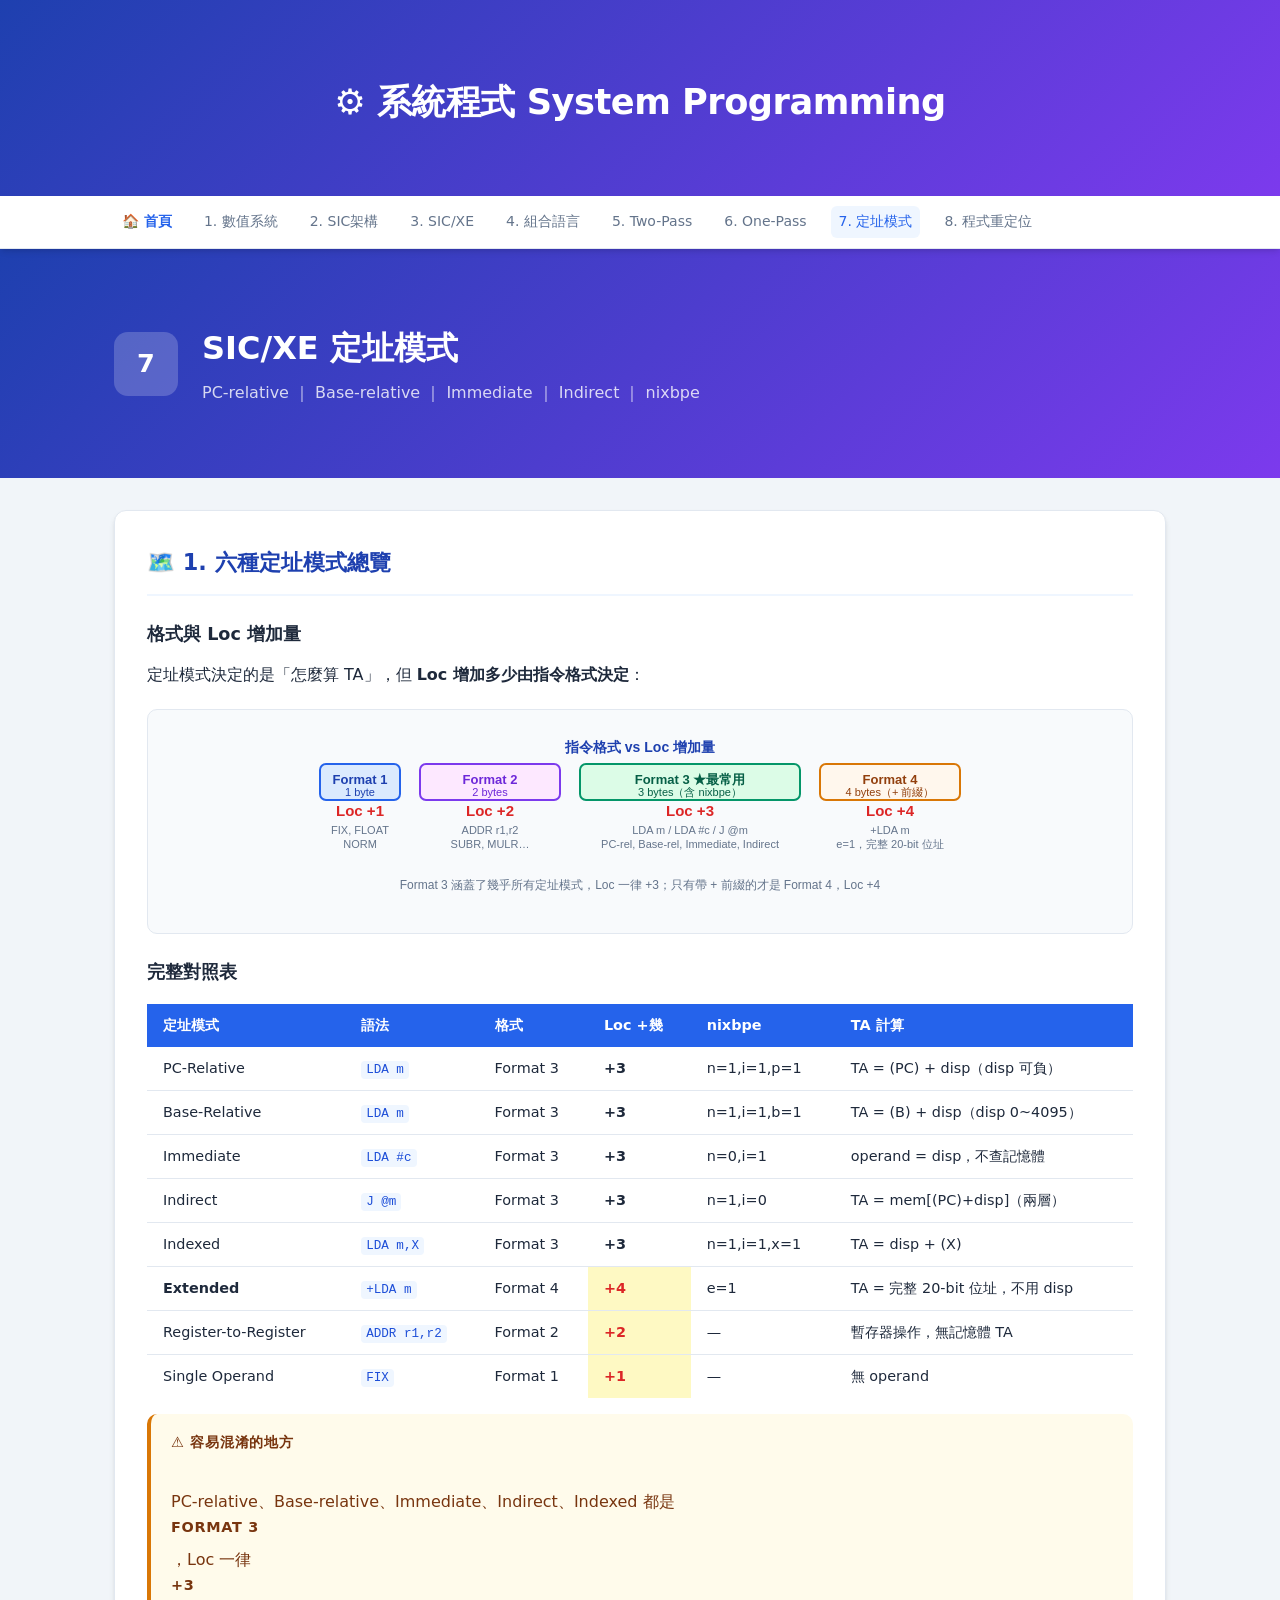
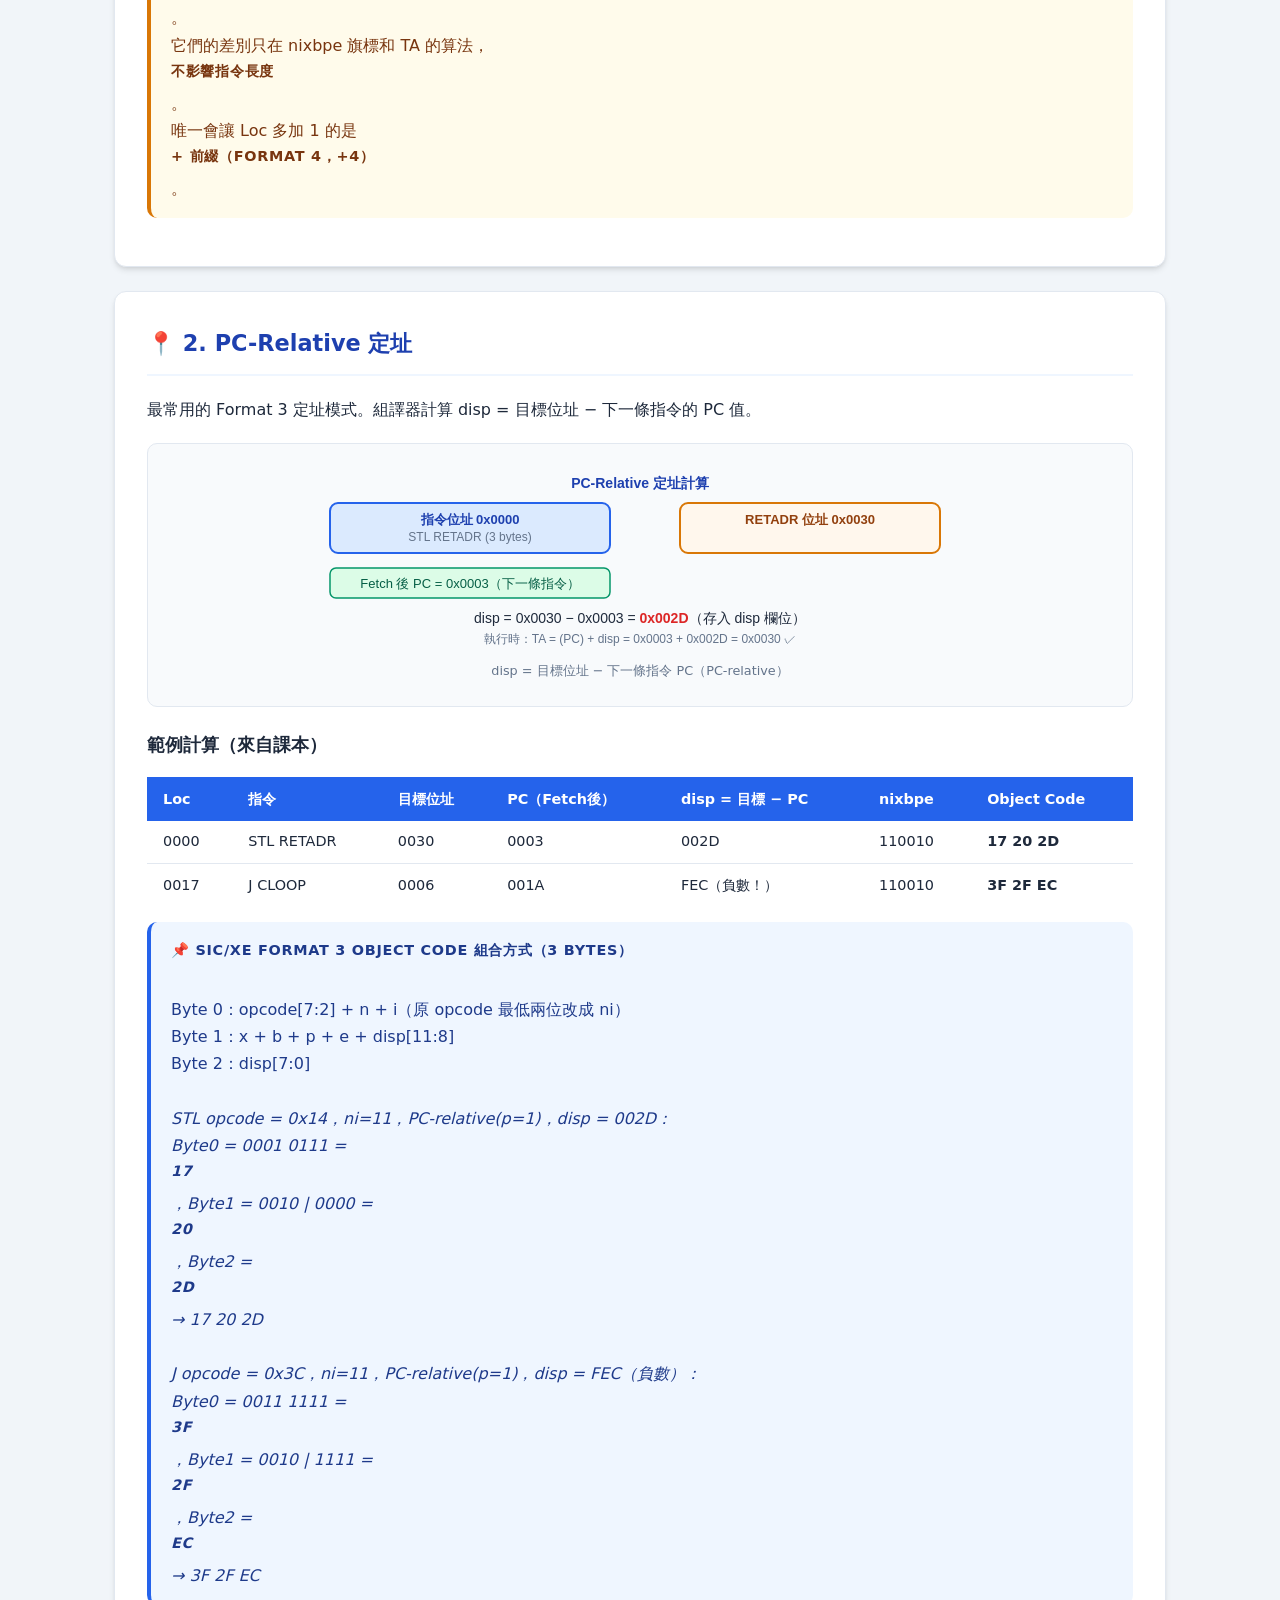
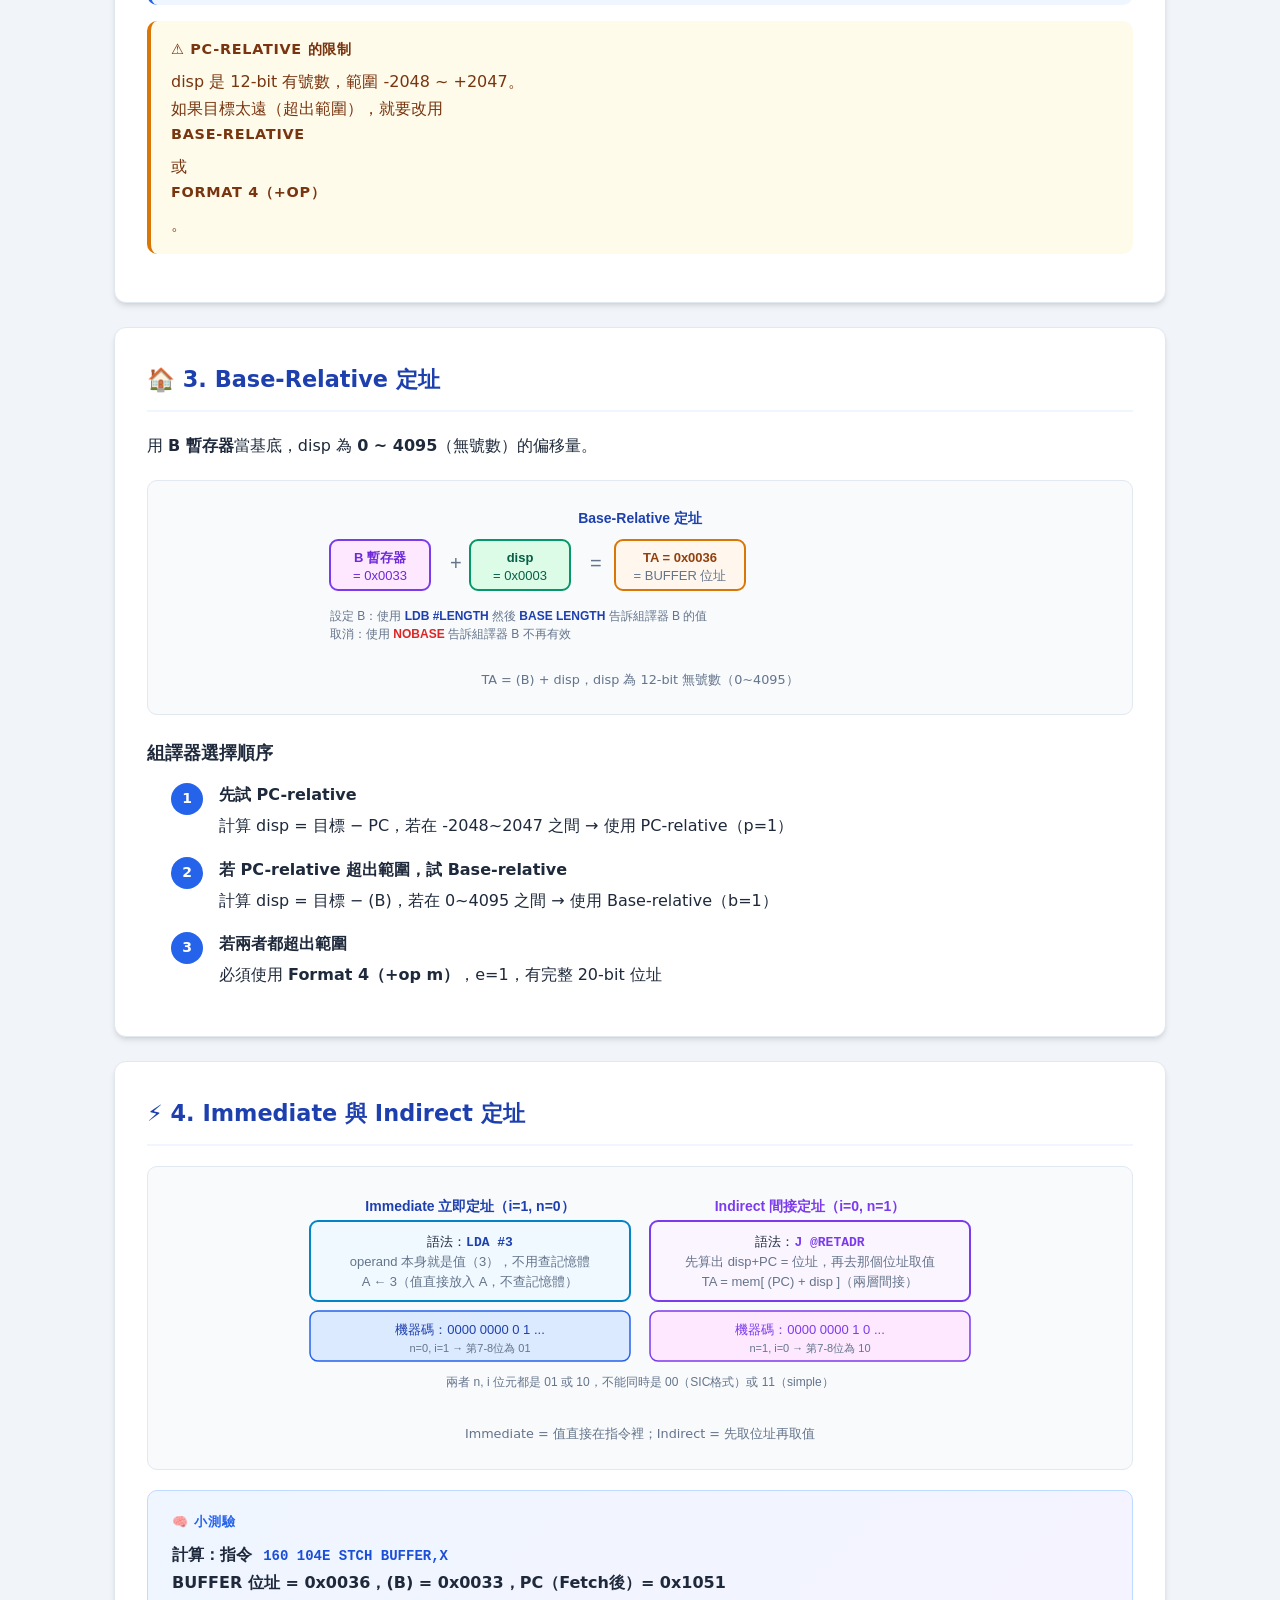
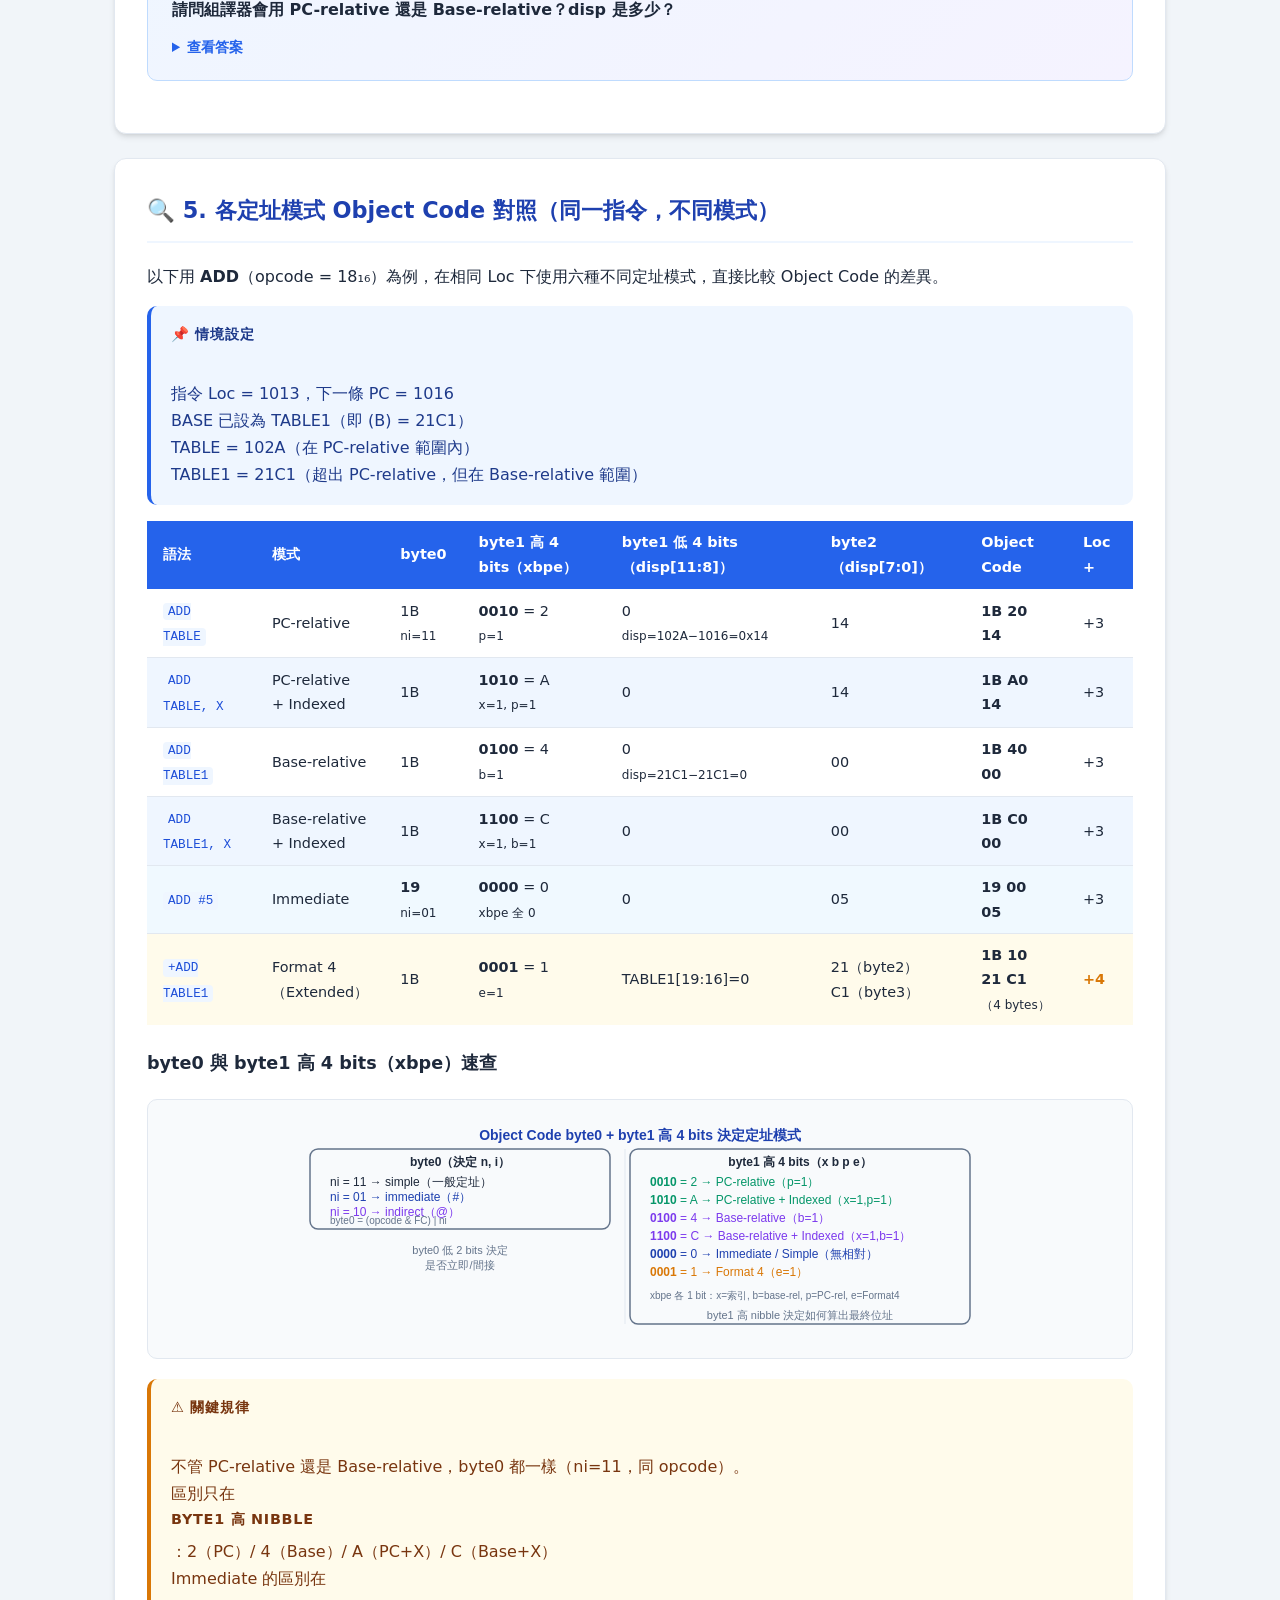
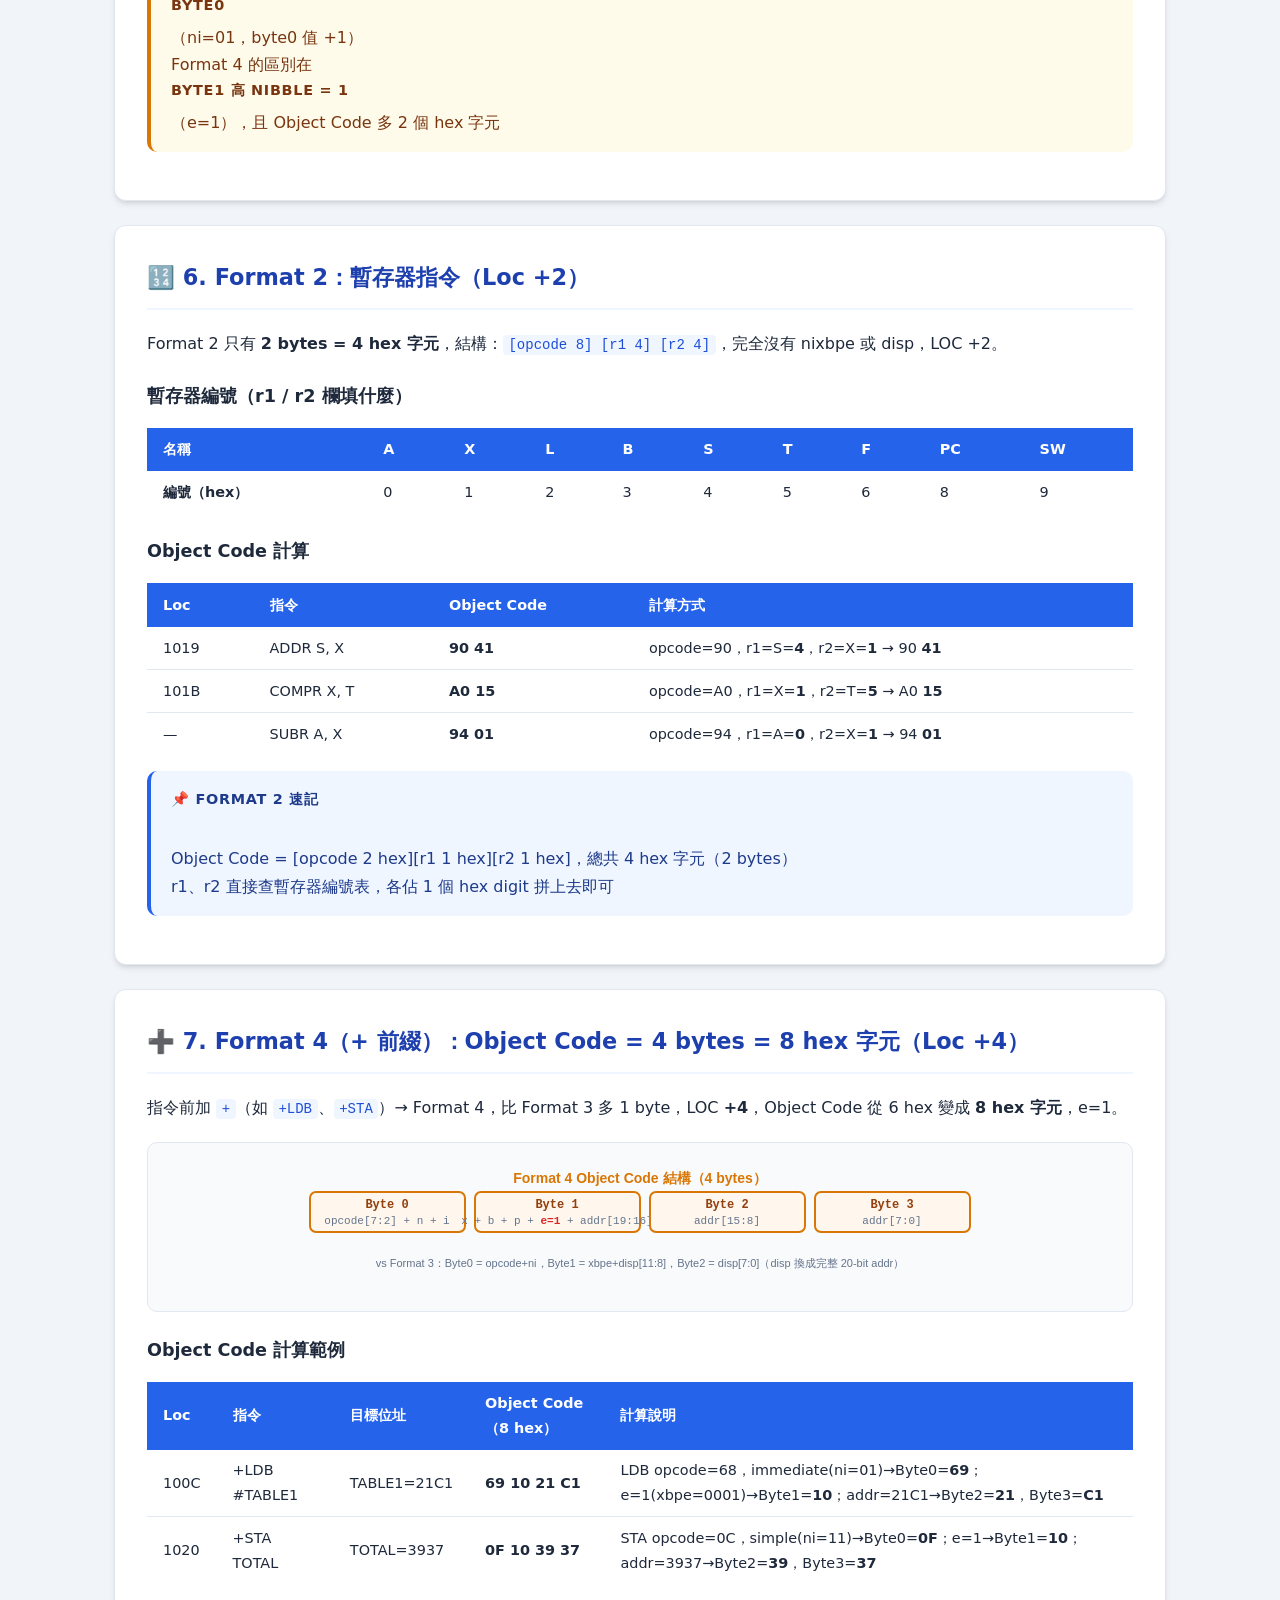
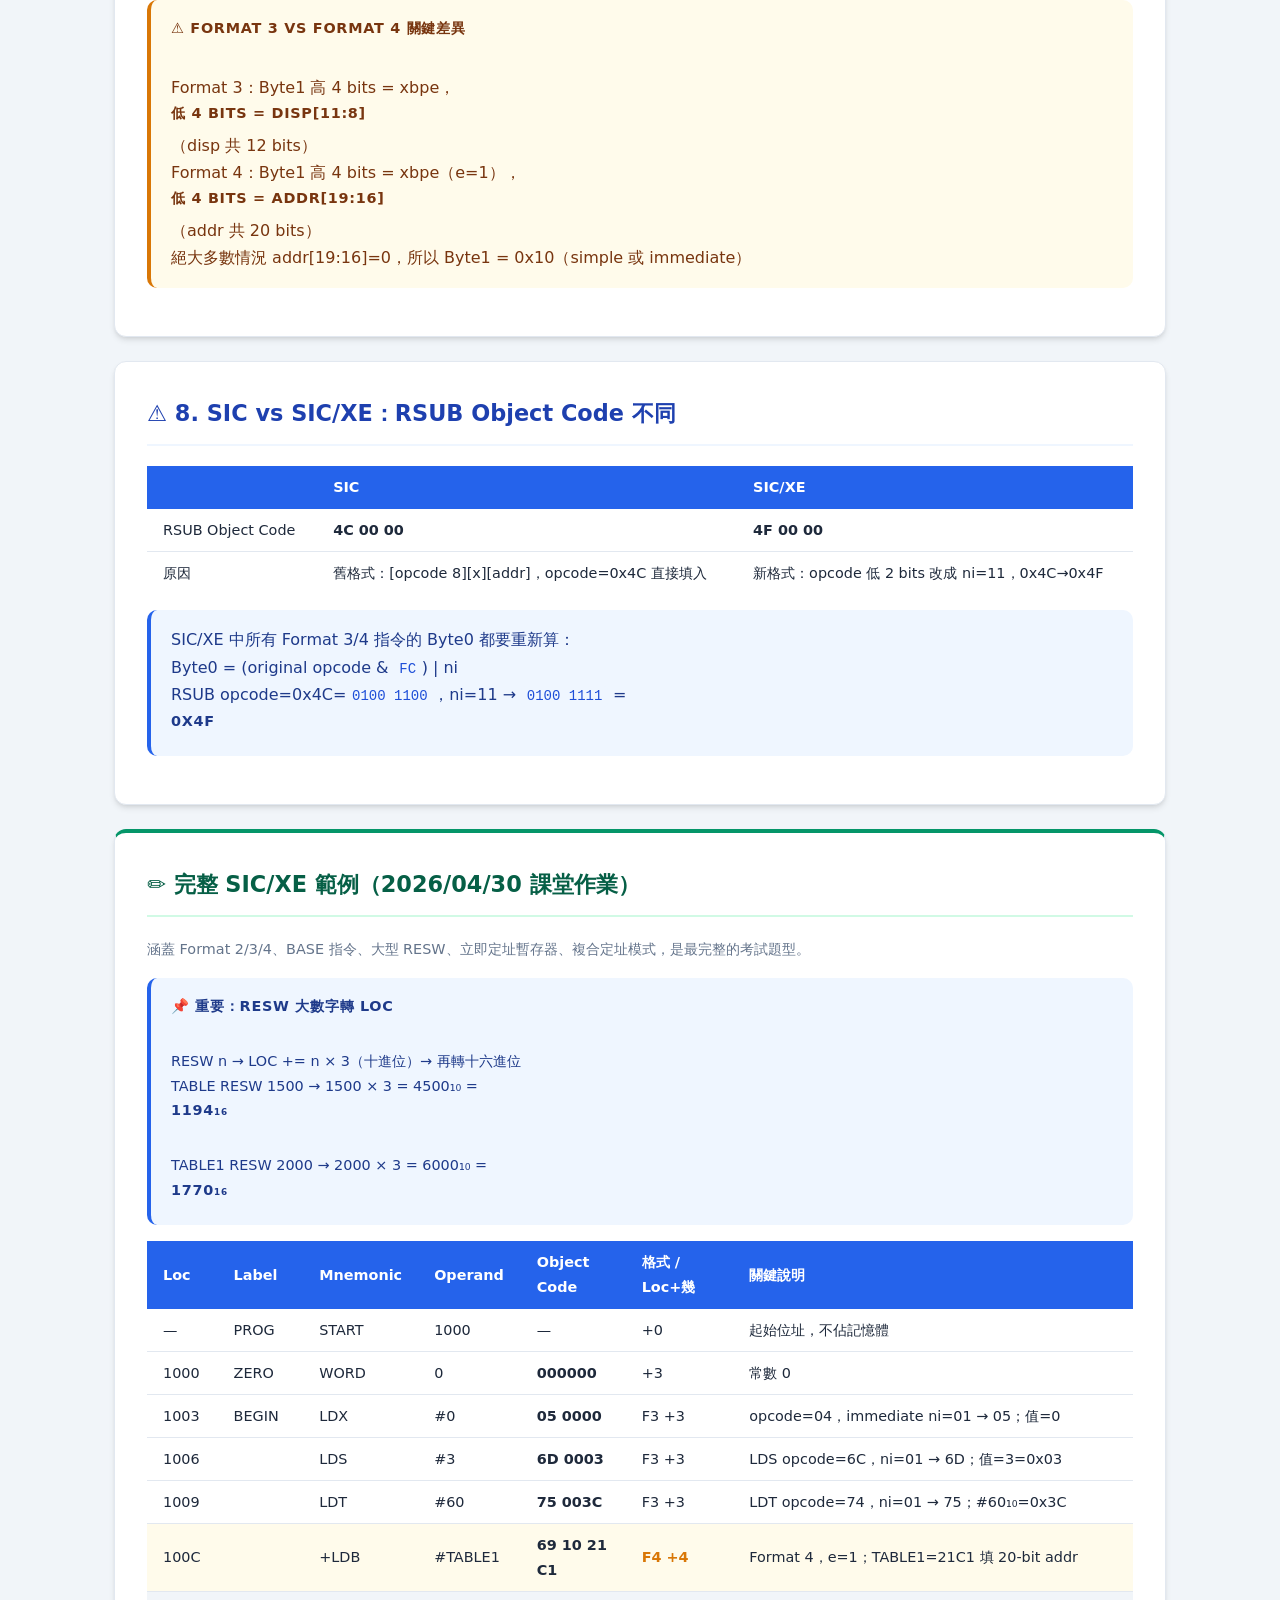
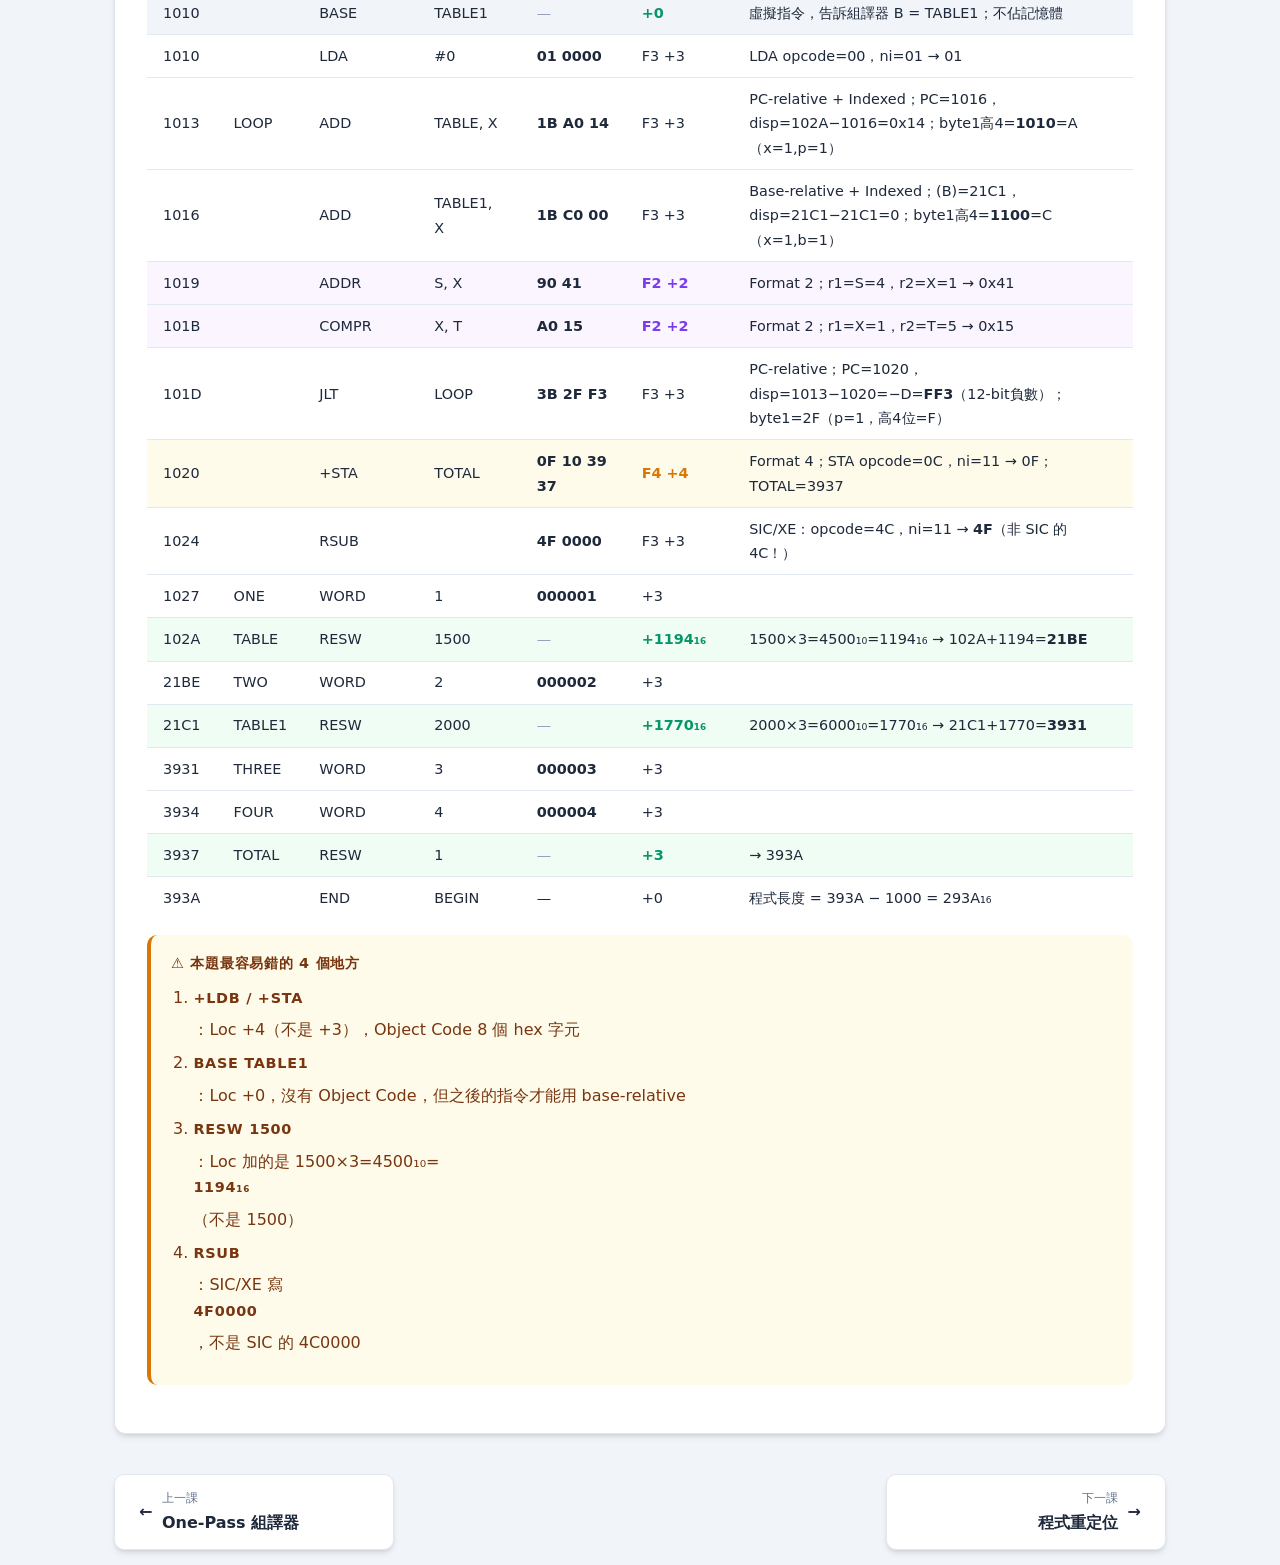
==== commit cd37542e: "新增定址模式 Object Code 對照範例（byte0/byte1 高 nibble 差異） 以 ADD 指令為例，同一 Loc 下展示 PC-relative、Base-relative、 PC" ====
--- a/lesson7.html
+++ b/lesson7.html
@@ -238,9 +238,122 @@
   </div>
 </div>
 
+<!-- 定址模式對照 -->
+<div class="section">
+  <h2>🔍 5. 各定址模式 Object Code 對照（同一指令，不同模式）</h2>
+  <p>以下用 <strong>ADD</strong>（opcode = 18₁₆）為例，在相同 Loc 下使用六種不同定址模式，直接比較 Object Code 的差異。</p>
+
+  <div class="box box-info" style="margin-bottom:1rem;">
+    <strong>📌 情境設定</strong><br>
+    指令 Loc = 1013，下一條 PC = 1016<br>
+    BASE 已設為 TABLE1（即 (B) = 21C1）<br>
+    TABLE = 102A（在 PC-relative 範圍內）<br>
+    TABLE1 = 21C1（超出 PC-relative，但在 Base-relative 範圍）
+  </div>
+
+  <div class="table-wrap"><table>
+    <tr>
+      <th>語法</th><th>模式</th><th>byte0</th><th>byte1 高 4 bits（xbpe）</th><th>byte1 低 4 bits（disp[11:8]）</th><th>byte2（disp[7:0]）</th><th>Object Code</th><th>Loc +</th>
+    </tr>
+    <tr>
+      <td><code>ADD TABLE</code></td><td>PC-relative</td>
+      <td>1B<br><small>ni=11</small></td>
+      <td><strong>0010</strong> = 2<br><small>p=1</small></td>
+      <td>0<br><small>disp=102A−1016=0x14</small></td>
+      <td>14</td>
+      <td><strong>1B 20 14</strong></td><td>+3</td>
+    </tr>
+    <tr style="background:#eff6ff">
+      <td><code>ADD TABLE, X</code></td><td>PC-relative<br>+ Indexed</td>
+      <td>1B</td>
+      <td><strong>1010</strong> = A<br><small>x=1, p=1</small></td>
+      <td>0</td>
+      <td>14</td>
+      <td><strong>1B A0 14</strong></td><td>+3</td>
+    </tr>
+    <tr>
+      <td><code>ADD TABLE1</code></td><td>Base-relative</td>
+      <td>1B</td>
+      <td><strong>0100</strong> = 4<br><small>b=1</small></td>
+      <td>0<br><small>disp=21C1−21C1=0</small></td>
+      <td>00</td>
+      <td><strong>1B 40 00</strong></td><td>+3</td>
+    </tr>
+    <tr style="background:#eff6ff">
+      <td><code>ADD TABLE1, X</code></td><td>Base-relative<br>+ Indexed</td>
+      <td>1B</td>
+      <td><strong>1100</strong> = C<br><small>x=1, b=1</small></td>
+      <td>0</td>
+      <td>00</td>
+      <td><strong>1B C0 00</strong></td><td>+3</td>
+    </tr>
+    <tr style="background:#f0f9ff">
+      <td><code>ADD #5</code></td><td>Immediate</td>
+      <td><strong>19</strong><br><small>ni=01</small></td>
+      <td><strong>0000</strong> = 0<br><small>xbpe 全 0</small></td>
+      <td>0</td>
+      <td>05</td>
+      <td><strong>19 00 05</strong></td><td>+3</td>
+    </tr>
+    <tr style="background:#fffbeb">
+      <td><code>+ADD TABLE1</code></td><td>Format 4<br>（Extended）</td>
+      <td>1B</td>
+      <td><strong>0001</strong> = 1<br><small>e=1</small></td>
+      <td>TABLE1[19:16]=0</td>
+      <td>21（byte2）<br>C1（byte3）</td>
+      <td><strong>1B 10 21 C1</strong><br><small>（4 bytes）</small></td>
+      <td style="color:#d97706;font-weight:bold">+4</td>
+    </tr>
+  </table></div>
+
+  <h3>byte0 與 byte1 高 4 bits（xbpe）速查</h3>
+  <div class="diagram">
+    <svg viewBox="0 0 680 210" width="680" height="210" font-family="sans-serif" font-size="12">
+      <text x="340" y="16" text-anchor="middle" font-weight="bold" font-size="14" fill="#1e40af">Object Code byte0 + byte1 高 4 bits 決定定址模式</text>
+
+      <!-- byte0 決定 ni -->
+      <rect x="10" y="25" width="300" height="80" rx="8" fill="#f8fafc" stroke="#64748b" stroke-width="1.5"/>
+      <text x="160" y="42" text-anchor="middle" fill="#1e293b" font-weight="bold">byte0（決定 n, i）</text>
+      <text x="30"  y="62" fill="#1e293b">ni = 11 → simple（一般定址）</text>
+      <text x="30"  y="77" fill="#1e40af">ni = 01 → immediate（#）</text>
+      <text x="30"  y="92" fill="#7c3aed">ni = 10 → indirect（@）</text>
+      <text x="30" y="100" fill="#64748b" font-size="10">byte0 = (opcode &amp; FC) | ni</text>
+
+      <!-- byte1 高 4 bits -->
+      <rect x="330" y="25" width="340" height="175" rx="8" fill="#f8fafc" stroke="#64748b" stroke-width="1.5"/>
+      <text x="500" y="42" text-anchor="middle" fill="#1e293b" font-weight="bold">byte1 高 4 bits（x b p e）</text>
+      <text x="350" y="62"  fill="#059669"><tspan font-weight="bold">0010</tspan> = 2 → PC-relative（p=1）</text>
+      <text x="350" y="80"  fill="#059669"><tspan font-weight="bold">1010</tspan> = A → PC-relative + Indexed（x=1,p=1）</text>
+      <text x="350" y="98"  fill="#7c3aed"><tspan font-weight="bold">0100</tspan> = 4 → Base-relative（b=1）</text>
+      <text x="350" y="116" fill="#7c3aed"><tspan font-weight="bold">1100</tspan> = C → Base-relative + Indexed（x=1,b=1）</text>
+      <text x="350" y="134" fill="#1e40af"><tspan font-weight="bold">0000</tspan> = 0 → Immediate / Simple（無相對）</text>
+      <text x="350" y="152" fill="#d97706"><tspan font-weight="bold">0001</tspan> = 1 → Format 4（e=1）</text>
+      <text x="350" y="175" fill="#64748b" font-size="10">
+        xbpe 各 1 bit：x=索引, b=base-rel, p=PC-rel, e=Format4
+      </text>
+
+      <!-- 分隔線 -->
+      <line x1="325" y1="25" x2="325" y2="200" stroke="#e2e8f0" stroke-width="1"/>
+
+      <!-- 標注 -->
+      <text x="160" y="130" text-anchor="middle" fill="#64748b" font-size="11">byte0 低 2 bits 決定</text>
+      <text x="160" y="145" text-anchor="middle" fill="#64748b" font-size="11">是否立即/間接</text>
+      <text x="500" y="195" text-anchor="middle" fill="#64748b" font-size="11">byte1 高 nibble 決定如何算出最終位址</text>
+    </svg>
+  </div>
+
+  <div class="box box-warning">
+    <strong>⚠️ 關鍵規律</strong><br>
+    不管 PC-relative 還是 Base-relative，byte0 都一樣（ni=11，同 opcode）。<br>
+    區別只在 <strong>byte1 高 nibble</strong>：2（PC）/ 4（Base）/ A（PC+X）/ C（Base+X）<br>
+    Immediate 的區別在 <strong>byte0</strong>（ni=01，byte0 值 +1）<br>
+    Format 4 的區別在 <strong>byte1 高 nibble = 1</strong>（e=1），且 Object Code 多 2 個 hex 字元
+  </div>
+</div>
+
 <!-- Format 2 -->
 <div class="section">
-  <h2>🔢 5. Format 2：暫存器指令（Loc +2）</h2>
+  <h2>🔢 6. Format 2：暫存器指令（Loc +2）</h2>
   <p>Format 2 只有 <strong>2 bytes = 4 hex 字元</strong>，結構：<code>[opcode 8] [r1 4] [r2 4]</code>，完全沒有 nixbpe 或 disp，LOC +2。</p>
 
   <h3>暫存器編號（r1 / r2 欄填什麼）</h3>
@@ -268,7 +381,7 @@
 
 <!-- Format 4 -->
 <div class="section">
-  <h2>➕ 6. Format 4（+ 前綴）：Object Code = 4 bytes = 8 hex 字元（Loc +4）</h2>
+  <h2>➕ 7. Format 4（+ 前綴）：Object Code = 4 bytes = 8 hex 字元（Loc +4）</h2>
   <p>指令前加 <code>+</code>（如 <code>+LDB</code>、<code>+STA</code>）→ Format 4，比 Format 3 多 1 byte，LOC <strong>+4</strong>，Object Code 從 6 hex 變成 <strong>8 hex 字元</strong>，e=1。</p>
 
   <div class="diagram">
@@ -322,7 +435,7 @@
 
 <!-- SIC vs SIC/XE RSUB -->
 <div class="section">
-  <h2>⚠️ 7. SIC vs SIC/XE：RSUB Object Code 不同</h2>
+  <h2>⚠️ 8. SIC vs SIC/XE：RSUB Object Code 不同</h2>
   <div class="table-wrap"><table>
     <tr><th></th><th>SIC</th><th>SIC/XE</th></tr>
     <tr><td>RSUB Object Code</td><td><strong>4C 00 00</strong></td><td><strong>4F 00 00</strong></td></tr>
